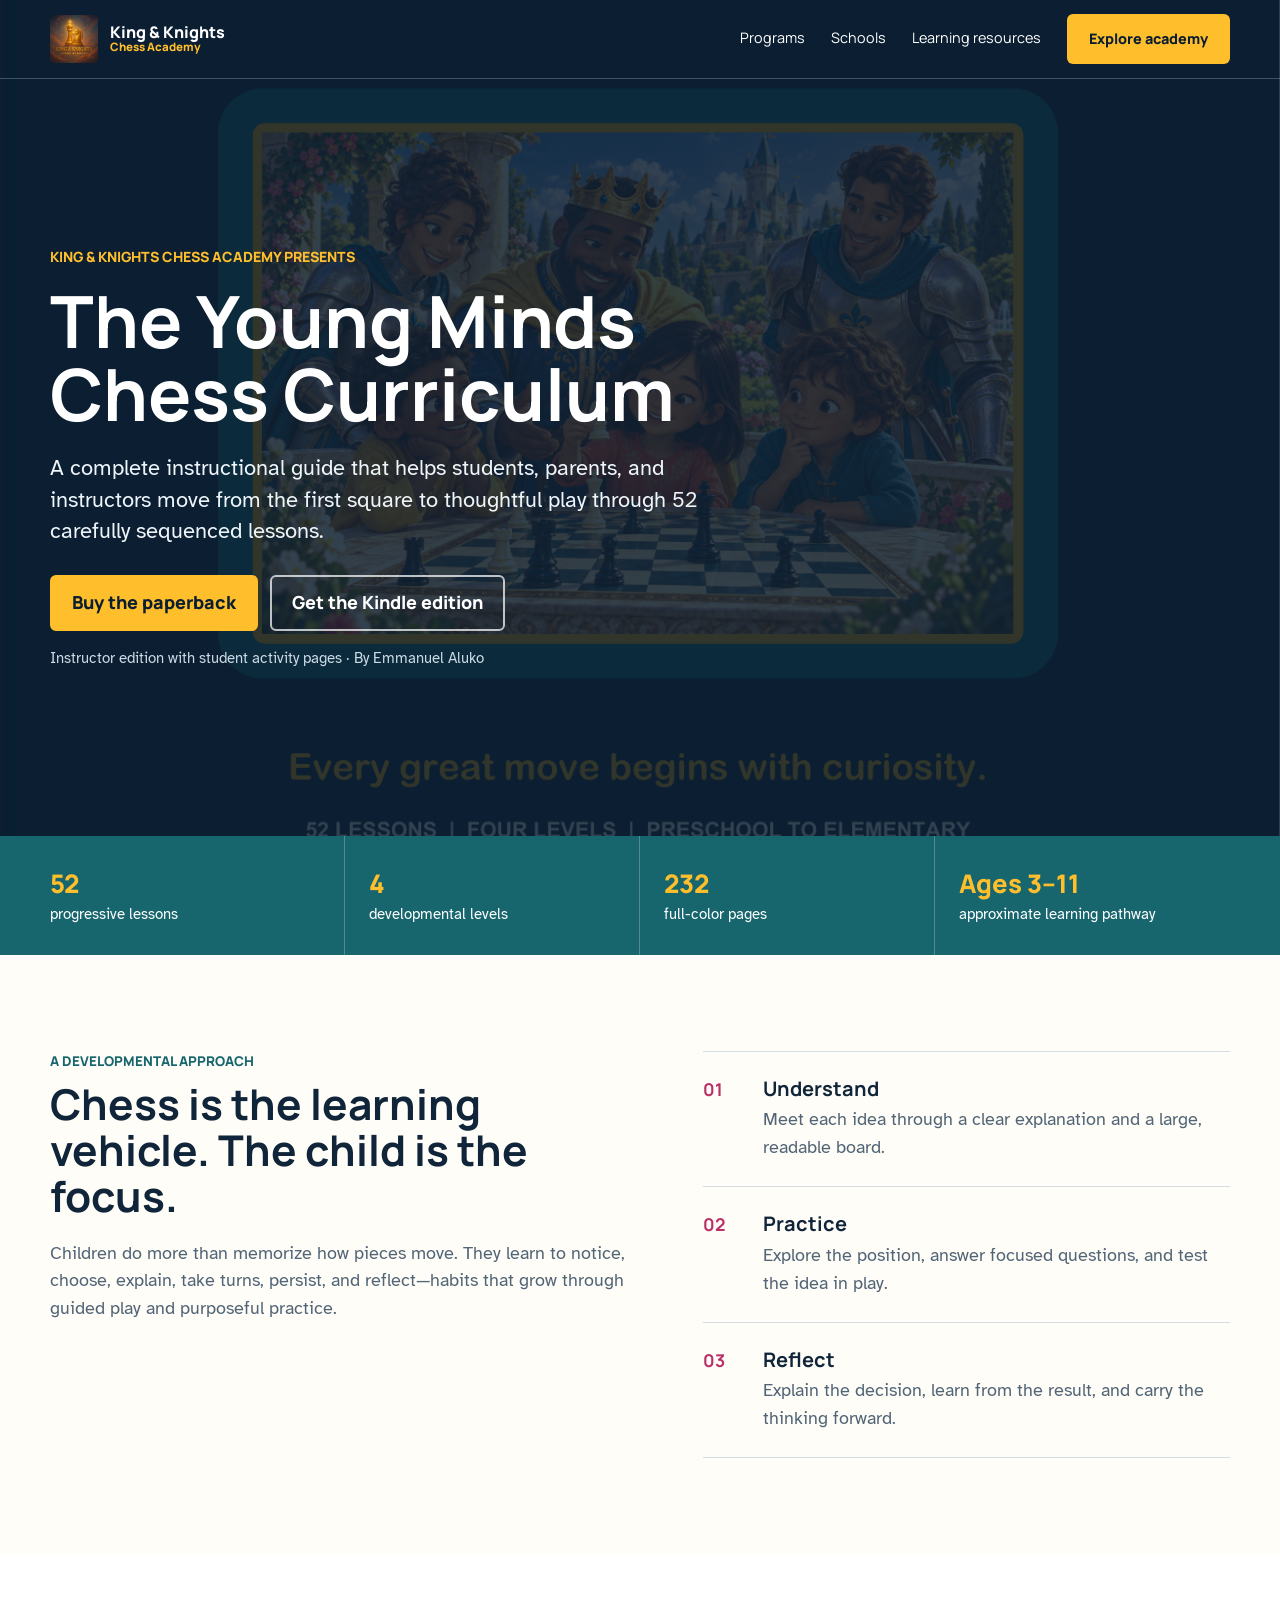
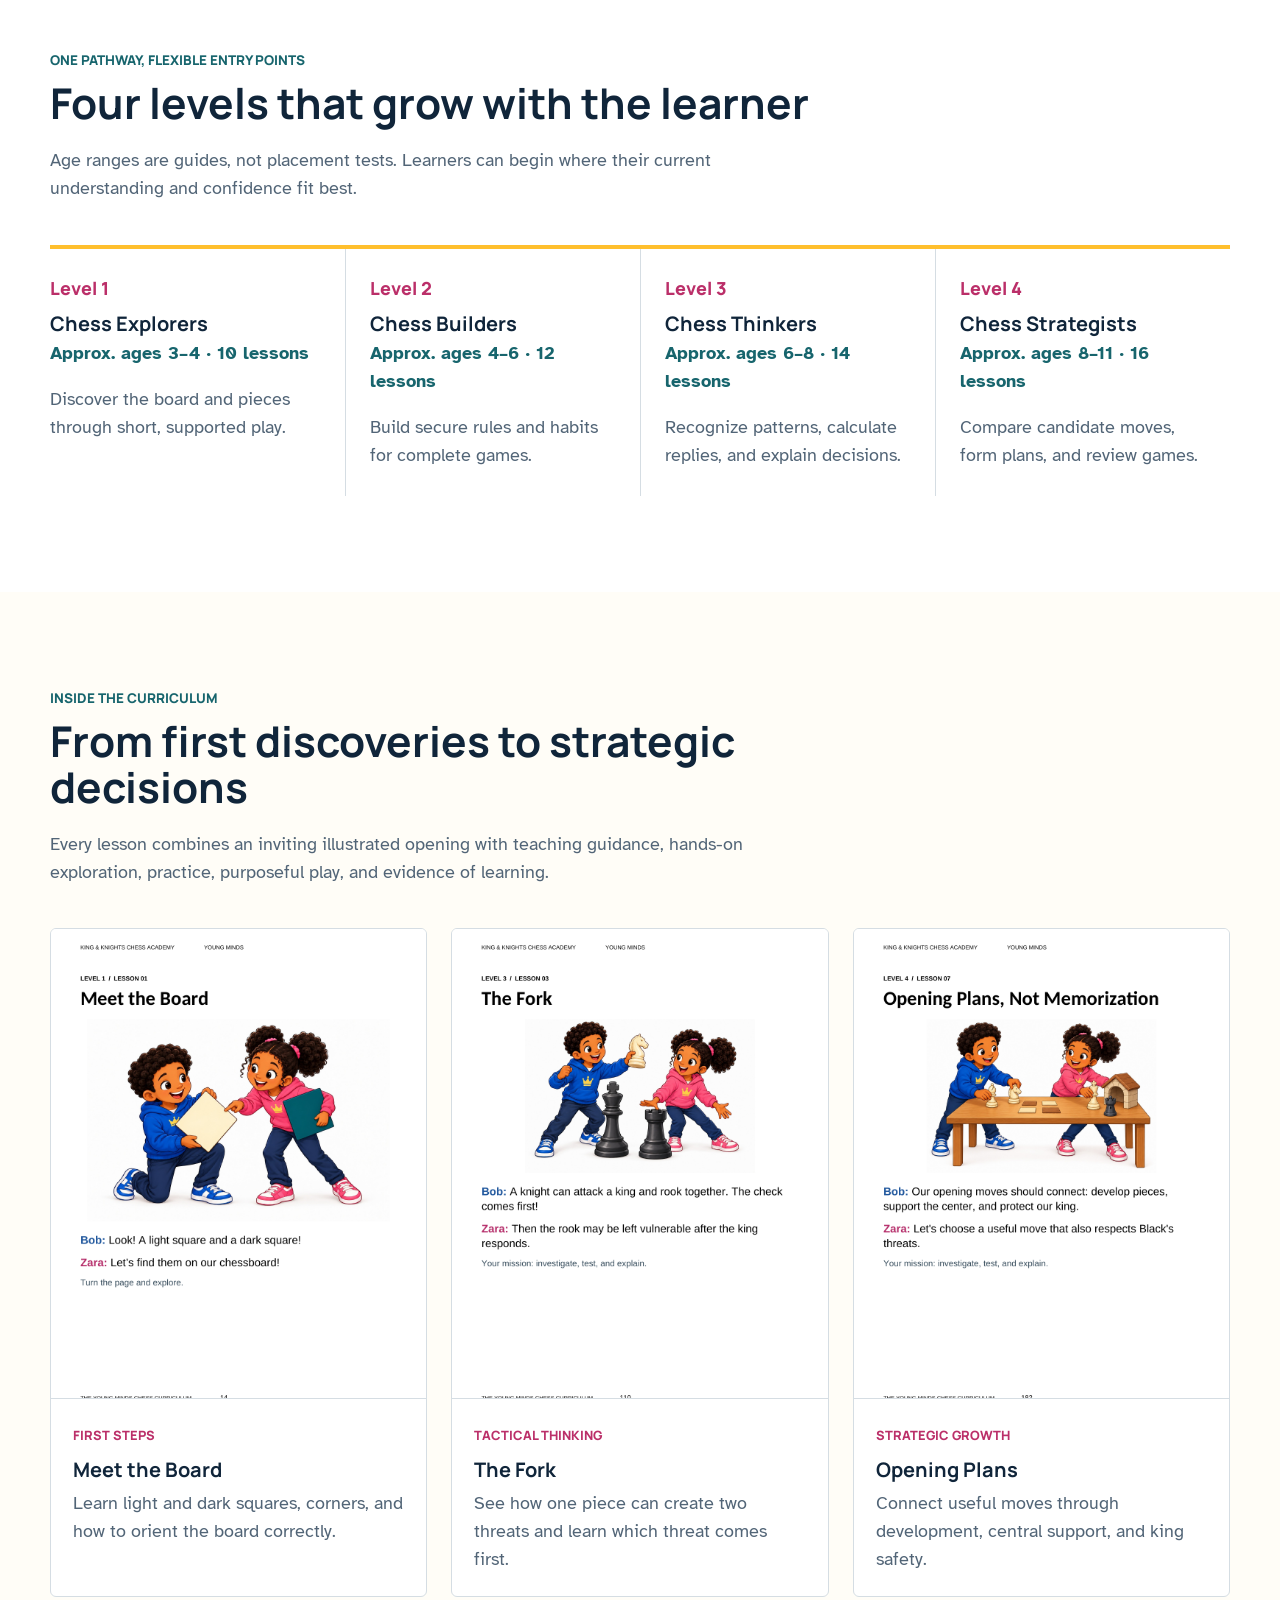
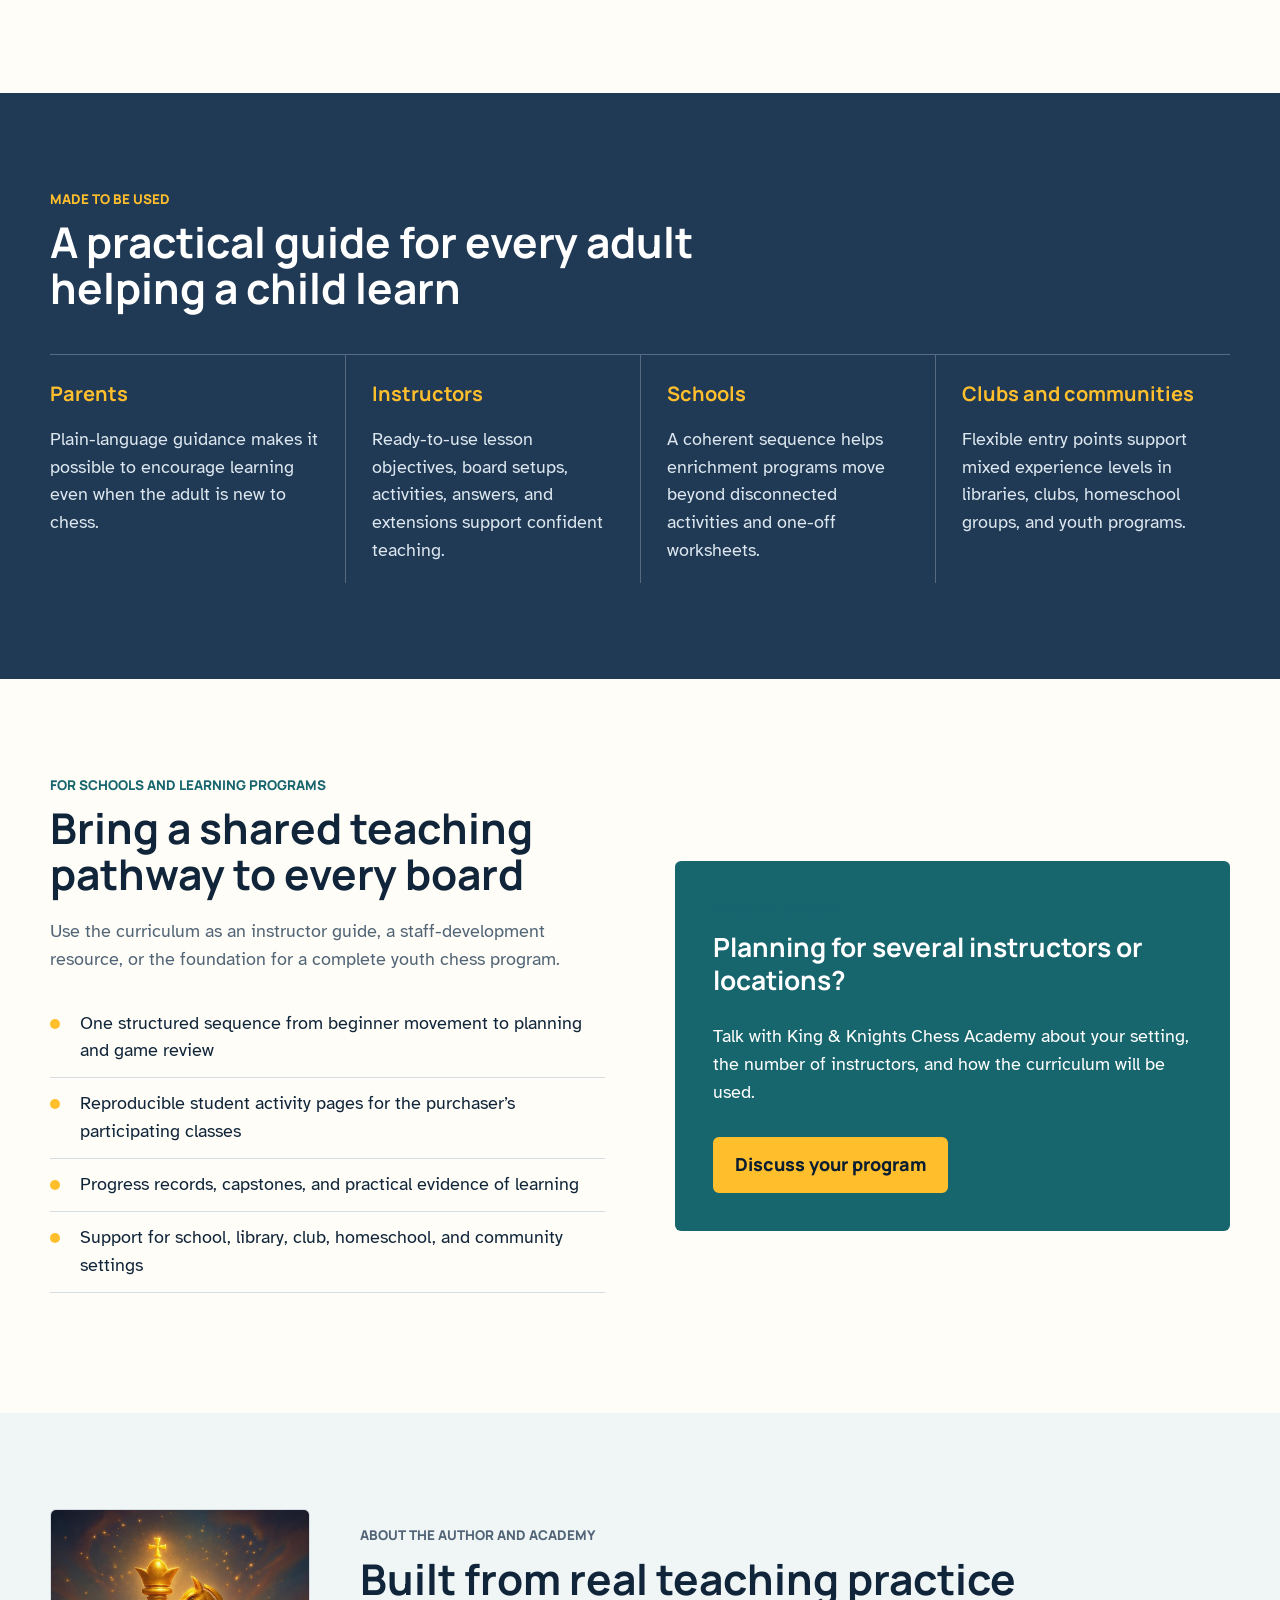
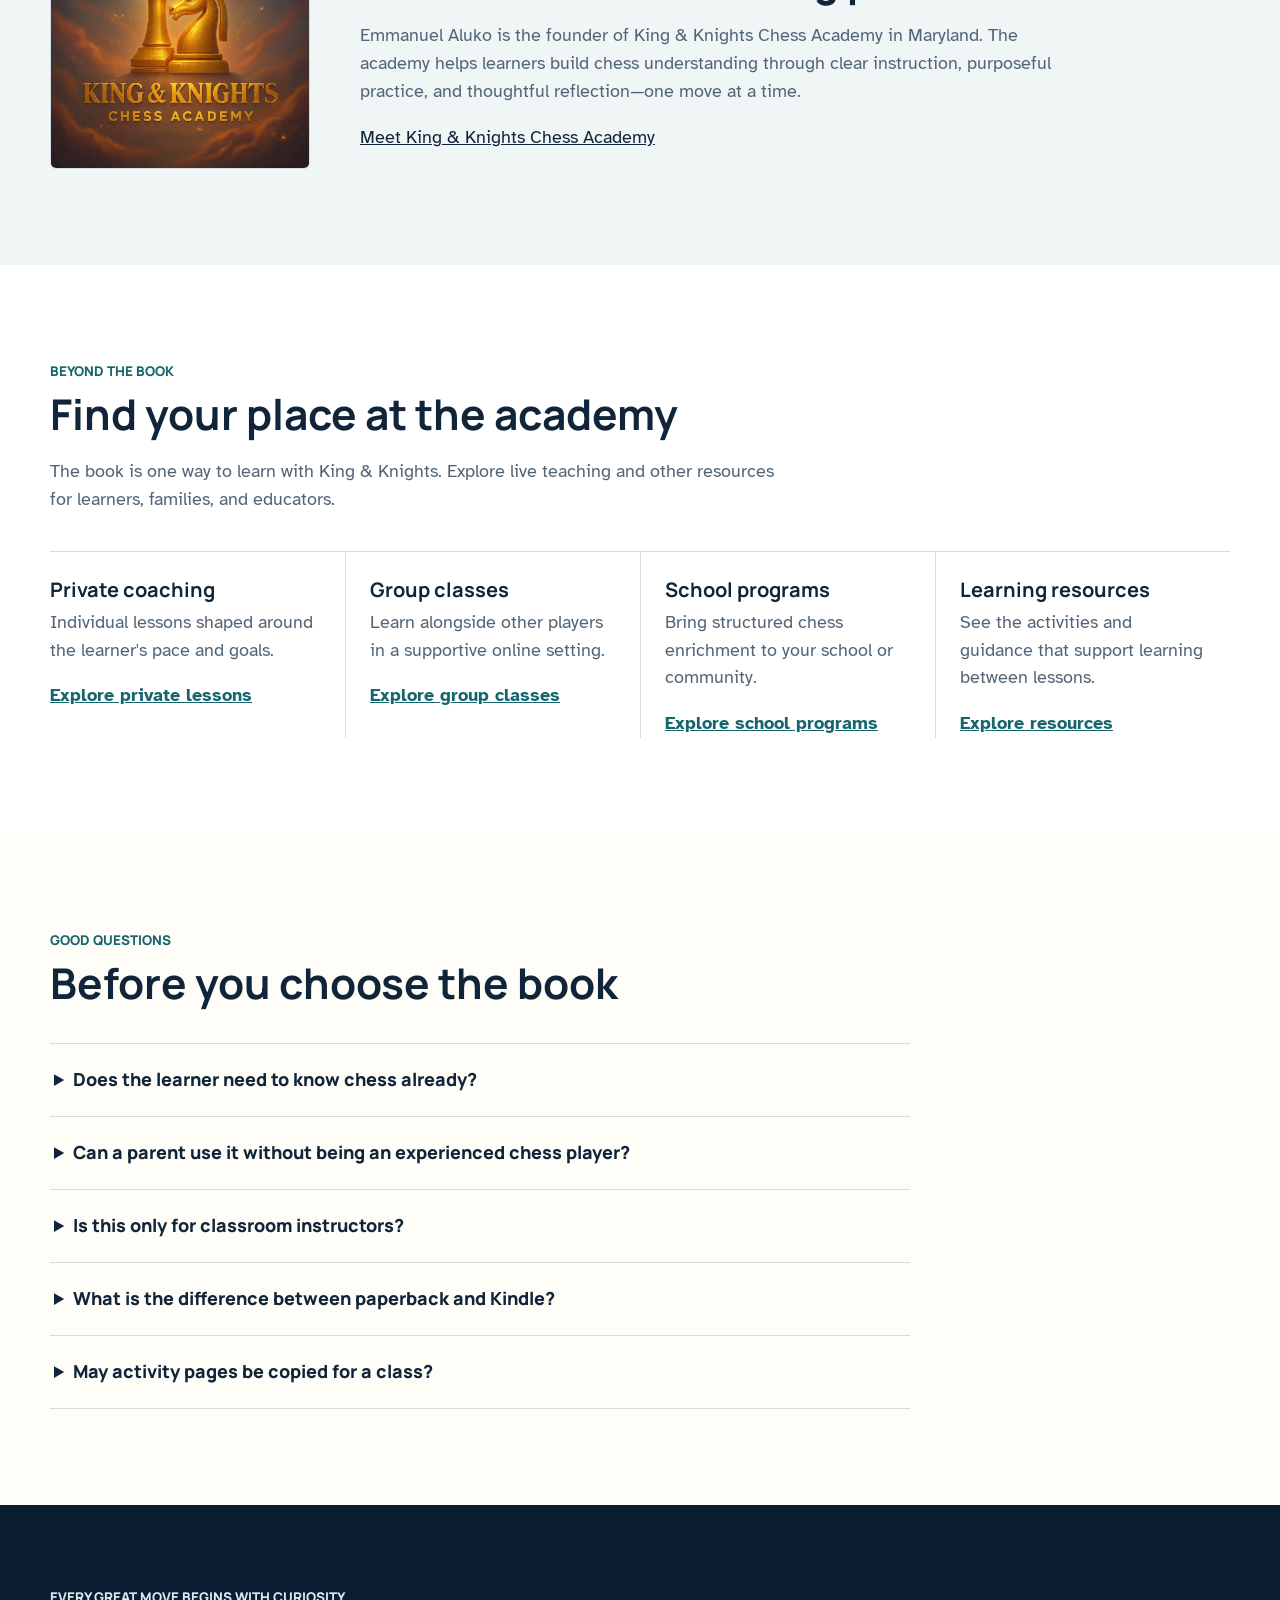
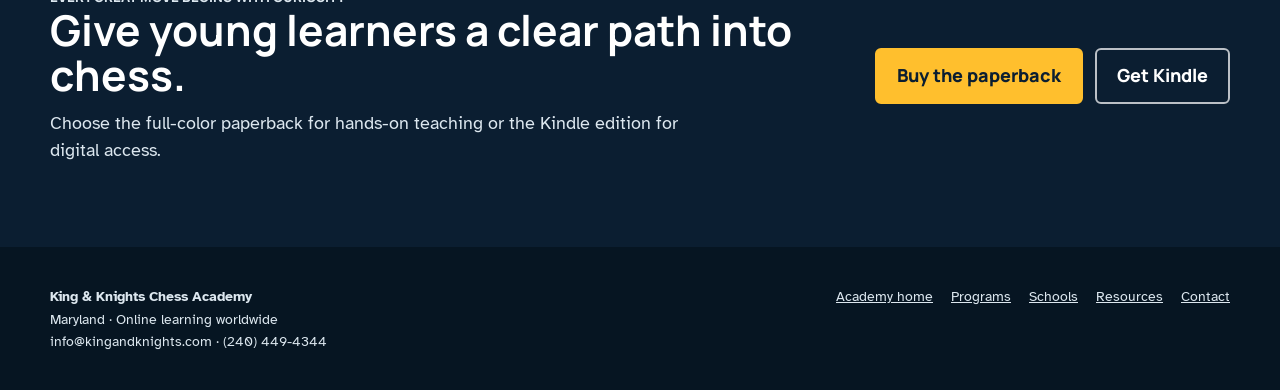
==== book/index.html @ 55573b55 "Add Young Minds book page and artwork" ====
<!doctype html>
<html lang="en">
<head>
  <meta charset="utf-8">
  <meta name="viewport" content="width=device-width, initial-scale=1">
  <title>The Young Minds Chess Curriculum | King & Knights Chess Academy</title>
  <meta name="description" content="A complete 52-lesson chess curriculum for students, parents, instructors, schools, clubs, and community programs.">
  <link rel="canonical" href="https://kingandknights.com/book/">
  <meta property="og:type" content="book">
  <meta property="og:title" content="The Young Minds Chess Curriculum | King &amp; Knights Chess Academy">
  <meta property="og:description" content="A complete 52-lesson chess curriculum for students, parents, and instructors, from King &amp; Knights Chess Academy.">
  <meta property="og:url" content="https://kingandknights.com/book/">
  <meta property="og:image" content="https://kingandknights.com/book/book-cover.png">
  <meta name="twitter:card" content="summary_large_image">
  <link rel="preconnect" href="https://fonts.googleapis.com">
  <link rel="preconnect" href="https://fonts.gstatic.com" crossorigin>
  <link href="https://fonts.googleapis.com/css2?family=Atkinson+Hyperlegible:wght@400;700&family=Manrope:wght@500;600;700;800&display=swap" rel="stylesheet">
  <link rel="icon" type="image/svg+xml" href="data:image/svg+xml,%3Csvg xmlns='http://www.w3.org/2000/svg' viewBox='0 0 64 64'%3E%3Crect width='64' height='64' rx='10' fill='%23203955'/%3E%3Cpath d='M20 51h29v-7H18l2 7Zm2-10h25l-4-9-10-4 7-10-3-7-14 9 5 7-8 14Z' fill='%23ffbf2d'/%3E%3C/svg%3E">
  <style>
    :root {
      --ink: #10253a;
      --navy: #203955;
      --navy-deep: #0b1e31;
      --teal: #21838c;
      --teal-dark: #17656d;
      --gold: #ffbf2d;
      --gold-deep: #d79200;
      --magenta: #bb2f69;
      --paper: #fffdf7;
      --white: #ffffff;
      --line: #d5dde3;
      --muted: #526577;
      --max: 1180px;
    }

    * { box-sizing: border-box; }
    html { max-width: 100%; overflow-x: hidden; scroll-behavior: smooth; }
    body {
      margin: 0;
      max-width: 100%;
      overflow-x: hidden;
      color: var(--ink);
      background: var(--paper);
      font-family: "Atkinson Hyperlegible", Arial, sans-serif;
      font-size: 18px;
      line-height: 1.55;
    }
    img { max-width: 100%; display: block; }
    a { color: inherit; }
    h1, h2, h3, .brand, .eyebrow, .button, .stat-value {
      font-family: "Manrope", "Segoe UI", sans-serif;
      letter-spacing: 0;
    }
    h1, h2, h3, p { margin-top: 0; }
    h2 {
      max-width: 780px;
      margin-bottom: 1.25rem;
      font-size: 2.65rem;
      line-height: 1.08;
    }
    h3 { font-size: 1.25rem; line-height: 1.25; }
    .shell { width: min(var(--max), calc(100% - 48px)); margin: 0 auto; }
    .skip-link {
      position: fixed;
      left: 16px;
      top: -80px;
      z-index: 100;
      padding: 10px 14px;
      color: var(--navy-deep);
      background: var(--gold);
      border-radius: 4px;
    }
    .skip-link:focus { top: 12px; }

    .site-header {
      position: absolute;
      inset: 0 0 auto;
      z-index: 10;
      color: var(--white);
      border-bottom: 1px solid rgba(255,255,255,.22);
    }
    .nav {
      min-height: 78px;
      display: flex;
      align-items: center;
      justify-content: space-between;
      gap: 24px;
    }
    .brand {
      display: inline-flex;
      align-items: center;
      gap: 12px;
      text-decoration: none;
      font-weight: 800;
      font-size: 1rem;
      line-height: 1.1;
    }
    .brand img { width: 48px; height: 48px; object-fit: cover; border-radius: 4px; }
    .brand span small { display: block; font-size: .72rem; color: var(--gold); }
    .nav-links { display: flex; align-items: center; gap: 26px; font-family: "Manrope", sans-serif; font-size: .9rem; }
    .nav-links a { text-decoration: none; border-bottom: 2px solid transparent; }
    .nav-links a:hover, .nav-links a:focus-visible { border-color: var(--gold); }

    .hero {
      min-height: 90vh;
      display: flex;
      align-items: flex-end;
      position: relative;
      overflow: hidden;
      color: var(--white);
      background: var(--navy-deep) url("book-cover.png") center 78% / cover no-repeat;
    }
    .hero::before {
      content: "";
      position: absolute;
      inset: 0;
      background: rgba(7, 25, 43, .82);
    }
    .hero-content {
      position: relative;
      z-index: 1;
      width: 100%;
      padding: 150px 0 70px;
    }
    .hero-copy { max-width: 790px; }
    .eyebrow {
      margin-bottom: 1rem;
      color: var(--gold);
      font-size: .88rem;
      font-weight: 800;
      text-transform: uppercase;
    }
    h1 {
      margin-bottom: 1.35rem;
      font-size: 4.5rem;
      line-height: 1.02;
      text-wrap: balance;
    }
    .hero-lede {
      max-width: 690px;
      margin-bottom: 1.8rem;
      color: #eef5fa;
      font-size: 1.35rem;
      line-height: 1.45;
    }
    .actions { display: flex; flex-wrap: wrap; gap: 12px; }
    .button {
      display: inline-flex;
      min-height: 50px;
      align-items: center;
      justify-content: center;
      padding: 12px 20px;
      border: 2px solid var(--gold);
      border-radius: 6px;
      background: var(--gold);
      color: var(--navy-deep);
      font-weight: 800;
      text-decoration: none;
    }
    .button:hover, .button:focus-visible { background: #ffd46c; border-color: #ffd46c; }
    .button.secondary { color: var(--white); background: transparent; border-color: rgba(255,255,255,.72); }
    .button.secondary:hover, .button.secondary:focus-visible { color: var(--navy-deep); background: var(--white); border-color: var(--white); }
    .hero-note { margin: 16px 0 0; color: #ccdae5; font-size: .92rem; }

    .stats { color: var(--white); background: var(--teal-dark); }
    .stat-grid { display: grid; grid-template-columns: repeat(4, 1fr); }
    .stat { padding: 28px 24px; border-right: 1px solid rgba(255,255,255,.25); }
    .stat:first-child { padding-left: 0; }
    .stat:last-child { border-right: 0; }
    .stat-value { display: block; color: var(--gold); font-size: 1.6rem; font-weight: 800; }
    .stat-label { display: block; font-size: .95rem; }

    section { padding: 96px 0; }
    .section-intro { max-width: 730px; color: var(--muted); font-size: 1.12rem; }
    .kicker { margin-bottom: .65rem; color: var(--teal-dark); font-family: "Manrope", sans-serif; font-size: .84rem; font-weight: 800; text-transform: uppercase; }

    .approach-grid {
      display: grid;
      grid-template-columns: 1.05fr .95fr;
      gap: 70px;
      align-items: start;
    }
    .principles { border-top: 1px solid var(--line); }
    .principle { display: grid; grid-template-columns: 42px 1fr; gap: 18px; padding: 24px 0; border-bottom: 1px solid var(--line); }
    .principle b { color: var(--magenta); font-family: "Manrope", sans-serif; font-size: 1.1rem; }
    .principle h3 { margin-bottom: .35rem; }
    .principle p { margin-bottom: 0; color: var(--muted); }

    .levels { background: var(--white); }
    .level-grid { display: grid; grid-template-columns: repeat(4, 1fr); margin-top: 42px; border-top: 4px solid var(--gold); }
    .level { padding: 26px 24px 8px 0; }
    .level + .level { padding-left: 24px; border-left: 1px solid var(--line); }
    .level-number { color: var(--magenta); font-family: "Manrope", sans-serif; font-weight: 800; }
    .level h3 { margin: .5rem 0 .25rem; }
    .level-age { color: var(--teal-dark); font-weight: 700; }
    .level p:last-child { color: var(--muted); }

    .preview-grid { display: grid; grid-template-columns: repeat(3, 1fr); gap: 24px; margin-top: 42px; }
    .preview-card, .level, .audience-item, .school-grid > *, .about-grid > * { min-width: 0; }
    .preview-card { overflow: hidden; background: var(--white); border: 1px solid var(--line); border-radius: 6px; }
    .preview-card img { width: 100%; aspect-ratio: 4 / 5; object-fit: cover; object-position: top; border-bottom: 1px solid var(--line); }
    .preview-body { padding: 22px; }
    .preview-body span { color: var(--magenta); font-family: "Manrope", sans-serif; font-size: .8rem; font-weight: 800; text-transform: uppercase; }
    .preview-body h3 { margin: .55rem 0 .5rem; }
    .preview-body p { margin-bottom: 0; color: var(--muted); }

    .audience { color: var(--white); background: var(--navy); }
    .audience h2 { color: var(--white); }
    .audience .kicker { color: var(--gold); }
    .audience-grid { display: grid; grid-template-columns: repeat(4, 1fr); gap: 0; margin-top: 42px; border-top: 1px solid rgba(255,255,255,.25); }
    .audience-item { padding: 26px 26px 0 0; }
    .audience-item + .audience-item { padding-left: 26px; border-left: 1px solid rgba(255,255,255,.25); }
    .audience-item h3 { color: var(--gold); }
    .audience-item p { color: #dce7ef; }

    .school-grid { display: grid; grid-template-columns: 1fr 1fr; gap: 70px; align-items: center; }
    .school-points { padding: 0; margin: 24px 0; list-style: none; }
    .school-points li { position: relative; padding: 12px 0 12px 30px; border-bottom: 1px solid var(--line); }
    .school-points li::before { content: ""; position: absolute; left: 0; top: 21px; width: 10px; height: 10px; background: var(--gold); border-radius: 50%; }
    .school-panel { padding: 38px; color: var(--white); background: var(--teal-dark); border-radius: 6px; }
    .school-panel h3 { font-size: 1.65rem; }
    .school-panel .button { margin-top: 12px; }

    .about { background: #f0f5f6; }
    .about-grid { display: grid; grid-template-columns: 260px 1fr; gap: 50px; align-items: center; }
    .about-mark { width: 100%; border-radius: 6px; border: 1px solid var(--line); }
    .about-copy p { max-width: 720px; color: var(--muted); }

    .academy-pathways { background: var(--white); }
    .pathway-grid { display: grid; grid-template-columns: repeat(4, 1fr); margin-top: 38px; border-top: 1px solid var(--line); }
    .pathway { min-width: 0; padding: 25px 24px 0 0; }
    .pathway + .pathway { padding-left: 24px; border-left: 1px solid var(--line); }
    .pathway h3 { margin-bottom: .4rem; }
    .pathway p { color: var(--muted); }
    .pathway a { color: var(--teal-dark); font-weight: 700; }

    .faq-list { max-width: 860px; margin-top: 36px; border-top: 1px solid var(--line); }
    details { border-bottom: 1px solid var(--line); }
    summary { cursor: pointer; padding: 22px 4px; font-family: "Manrope", sans-serif; font-weight: 800; }
    details p { padding: 0 4px 22px; margin: 0; color: var(--muted); }

    .final-cta { padding: 82px 0; color: var(--white); background: var(--navy-deep); }
    .final-cta-inner { display: flex; align-items: center; justify-content: space-between; gap: 40px; }
    .final-cta h2 { margin-bottom: .65rem; color: var(--white); }
    .final-cta p { max-width: 680px; margin-bottom: 0; color: #dce7ef; }

    footer { padding: 38px 0; color: #dce7ef; background: #061522; font-size: .9rem; }
    .footer-grid { display: flex; align-items: flex-start; justify-content: space-between; gap: 28px; }
    .footer-links { display: flex; flex-wrap: wrap; gap: 18px; }
    .footer-links a:hover, .footer-links a:focus-visible { color: var(--gold); }

    :focus-visible { outline: 3px solid var(--gold); outline-offset: 3px; }

    @media (max-width: 900px) {
      h1 { font-size: 3.5rem; }
      h2 { font-size: 2.2rem; }
      .nav-links a:not(.button) { display: none; }
      .stat-grid, .level-grid, .audience-grid, .pathway-grid { grid-template-columns: repeat(2, 1fr); }
      .stat:nth-child(2) { border-right: 0; }
      .stat:nth-child(-n+2) { border-bottom: 1px solid rgba(255,255,255,.25); }
      .stat:nth-child(3) { padding-left: 0; }
      .level:nth-child(3), .audience-item:nth-child(3) { border-left: 0; padding-left: 0; }
      .pathway:nth-child(3) { border-left: 0; padding-left: 0; }
      .level:nth-child(n+3), .audience-item:nth-child(n+3), .pathway:nth-child(n+3) { margin-top: 28px; border-top: 1px solid var(--line); }
      .approach-grid, .school-grid { grid-template-columns: 1fr; gap: 44px; }
      .preview-grid { grid-template-columns: 1fr 1fr; }
      .about-grid { grid-template-columns: 190px 1fr; }
      .final-cta-inner { align-items: flex-start; flex-direction: column; }
    }

    @media (max-width: 620px) {
      body { font-size: 17px; }
      .shell { width: min(var(--max), calc(100% - 32px)); }
      .nav { min-height: 68px; }
      .brand img { width: 40px; height: 40px; }
      .brand span { font-size: .82rem; }
      .nav-links .button { min-height: 42px; padding: 9px 12px; font-size: .78rem; }
      .hero { min-height: 86vh; background-position: 56% 76%; }
      .hero-content { padding: 120px 0 54px; }
      h1 { font-size: 2.75rem; }
      h2 { font-size: 1.9rem; }
      .hero-lede { font-size: 1.12rem; }
      .actions { flex-direction: column; align-items: stretch; }
      .button { width: 100%; }
      section { padding: 70px 0; }
      .stat-grid, .level-grid, .preview-grid, .audience-grid, .pathway-grid { grid-template-columns: 1fr; }
      .stat { padding: 20px 0; border-right: 0; border-bottom: 1px solid rgba(255,255,255,.25); }
      .stat:last-child { border-bottom: 0; }
      .level, .level + .level, .level:nth-child(3) { padding: 24px 0; border-left: 0; border-top: 1px solid var(--line); }
      .level:first-child { border-top: 0; }
      .audience-item, .audience-item + .audience-item, .audience-item:nth-child(3) { padding: 24px 0 0; border-left: 0; border-top: 1px solid rgba(255,255,255,.25); }
      .pathway, .pathway + .pathway, .pathway:nth-child(3) { padding: 24px 0 0; margin-top: 0; border-left: 0; border-top: 1px solid var(--line); }
      .about-grid { grid-template-columns: 1fr; }
      .about-mark { max-width: 220px; }
      .footer-grid { flex-direction: column; }
    }
  </style>
</head>
<body>
  <a class="skip-link" href="#main">Skip to main content</a>

  <header class="site-header">
    <div class="shell nav">
      <a class="brand" href="../index.html" aria-label="King and Knights Chess Academy home">
        <img src="academy-mark.jpeg" alt="">
        <span>King &amp; Knights<small>Chess Academy</small></span>
      </a>
      <nav class="nav-links" aria-label="Academy navigation">
        <a href="../services.html">Programs</a>
        <a href="../schools.html">Schools</a>
        <a href="../resources.html">Learning resources</a>
        <a class="button" href="../index.html">Explore academy</a>
      </nav>
    </div>
  </header>

  <main id="main">
    <section class="hero" aria-labelledby="book-title">
      <div class="hero-content">
        <div class="shell">
          <div class="hero-copy">
            <p class="eyebrow">King &amp; Knights Chess Academy presents</p>
            <h1 id="book-title">The Young Minds Chess Curriculum</h1>
            <p class="hero-lede">A complete instructional guide that helps students, parents, and instructors move from the first square to thoughtful play through 52 carefully sequenced lessons.</p>
            <div class="actions">
              <a class="button" href="https://www.amazon.com/dp/B0HLCN6H6H">Buy the paperback</a>
              <a class="button secondary" href="https://www.amazon.com/dp/B0HLCXMXDH">Get the Kindle edition</a>
            </div>
            <p class="hero-note">Instructor edition with student activity pages · By Emmanuel Aluko</p>
          </div>
        </div>
      </div>
    </section>

    <div class="stats" aria-label="Book highlights">
      <div class="shell stat-grid">
        <div class="stat"><span class="stat-value">52</span><span class="stat-label">progressive lessons</span></div>
        <div class="stat"><span class="stat-value">4</span><span class="stat-label">developmental levels</span></div>
        <div class="stat"><span class="stat-value">232</span><span class="stat-label">full-color pages</span></div>
        <div class="stat"><span class="stat-value">Ages 3–11</span><span class="stat-label">approximate learning pathway</span></div>
      </div>
    </div>

    <section aria-labelledby="approach-title">
      <div class="shell approach-grid">
        <div>
          <p class="kicker">A developmental approach</p>
          <h2 id="approach-title">Chess is the learning vehicle. The child is the focus.</h2>
          <p class="section-intro">Children do more than memorize how pieces move. They learn to notice, choose, explain, take turns, persist, and reflect—habits that grow through guided play and purposeful practice.</p>
        </div>
        <div class="principles">
          <div class="principle"><b>01</b><div><h3>Understand</h3><p>Meet each idea through a clear explanation and a large, readable board.</p></div></div>
          <div class="principle"><b>02</b><div><h3>Practice</h3><p>Explore the position, answer focused questions, and test the idea in play.</p></div></div>
          <div class="principle"><b>03</b><div><h3>Reflect</h3><p>Explain the decision, learn from the result, and carry the thinking forward.</p></div></div>
        </div>
      </div>
    </section>

    <section class="levels" aria-labelledby="levels-title">
      <div class="shell">
        <p class="kicker">One pathway, flexible entry points</p>
        <h2 id="levels-title">Four levels that grow with the learner</h2>
        <p class="section-intro">Age ranges are guides, not placement tests. Learners can begin where their current understanding and confidence fit best.</p>
        <div class="level-grid">
          <article class="level"><span class="level-number">Level 1</span><h3>Chess Explorers</h3><p class="level-age">Approx. ages 3–4 · 10 lessons</p><p>Discover the board and pieces through short, supported play.</p></article>
          <article class="level"><span class="level-number">Level 2</span><h3>Chess Builders</h3><p class="level-age">Approx. ages 4–6 · 12 lessons</p><p>Build secure rules and habits for complete games.</p></article>
          <article class="level"><span class="level-number">Level 3</span><h3>Chess Thinkers</h3><p class="level-age">Approx. ages 6–8 · 14 lessons</p><p>Recognize patterns, calculate replies, and explain decisions.</p></article>
          <article class="level"><span class="level-number">Level 4</span><h3>Chess Strategists</h3><p class="level-age">Approx. ages 8–11 · 16 lessons</p><p>Compare candidate moves, form plans, and review games.</p></article>
        </div>
      </div>
    </section>

    <section id="inside" aria-labelledby="inside-title">
      <div class="shell">
        <p class="kicker">Inside the curriculum</p>
        <h2 id="inside-title">From first discoveries to strategic decisions</h2>
        <p class="section-intro">Every lesson combines an inviting illustrated opening with teaching guidance, hands-on exploration, practice, purposeful play, and evidence of learning.</p>
        <div class="preview-grid">
          <article class="preview-card"><img src="lesson-meet-the-board.png" alt="Illustrated opening for the Meet the Board lesson"><div class="preview-body"><span>First steps</span><h3>Meet the Board</h3><p>Learn light and dark squares, corners, and how to orient the board correctly.</p></div></article>
          <article class="preview-card"><img src="lesson-the-fork.png" alt="Illustrated opening for the chess fork lesson"><div class="preview-body"><span>Tactical thinking</span><h3>The Fork</h3><p>See how one piece can create two threats and learn which threat comes first.</p></div></article>
          <article class="preview-card"><img src="lesson-opening-plans.png" alt="Illustrated opening for the Opening Plans lesson"><div class="preview-body"><span>Strategic growth</span><h3>Opening Plans</h3><p>Connect useful moves through development, central support, and king safety.</p></div></article>
        </div>
      </div>
    </section>

    <section class="audience" aria-labelledby="audience-title">
      <div class="shell">
        <p class="kicker">Made to be used</p>
        <h2 id="audience-title">A practical guide for every adult helping a child learn</h2>
        <div class="audience-grid">
          <article class="audience-item"><h3>Parents</h3><p>Plain-language guidance makes it possible to encourage learning even when the adult is new to chess.</p></article>
          <article class="audience-item"><h3>Instructors</h3><p>Ready-to-use lesson objectives, board setups, activities, answers, and extensions support confident teaching.</p></article>
          <article class="audience-item"><h3>Schools</h3><p>A coherent sequence helps enrichment programs move beyond disconnected activities and one-off worksheets.</p></article>
          <article class="audience-item"><h3>Clubs and communities</h3><p>Flexible entry points support mixed experience levels in libraries, clubs, homeschool groups, and youth programs.</p></article>
        </div>
      </div>
    </section>

    <section id="schools" aria-labelledby="schools-title">
      <div class="shell school-grid">
        <div>
          <p class="kicker">For schools and learning programs</p>
          <h2 id="schools-title">Bring a shared teaching pathway to every board</h2>
          <p class="section-intro">Use the curriculum as an instructor guide, a staff-development resource, or the foundation for a complete youth chess program.</p>
          <ul class="school-points">
            <li>One structured sequence from beginner movement to planning and game review</li>
            <li>Reproducible student activity pages for the purchaser’s participating classes</li>
            <li>Progress records, capstones, and practical evidence of learning</li>
            <li>Support for school, library, club, homeschool, and community settings</li>
          </ul>
        </div>
        <aside class="school-panel" aria-label="School and group orders">
          <p class="kicker">Program orders</p>
          <h3>Planning for several instructors or locations?</h3>
          <p>Talk with King &amp; Knights Chess Academy about your setting, the number of instructors, and how the curriculum will be used.</p>
          <a class="button" href="../contact.html">Discuss your program</a>
        </aside>
      </div>
    </section>

    <section class="about" aria-labelledby="about-title">
      <div class="shell about-grid">
        <img class="about-mark" src="academy-mark.jpeg" alt="King and Knights Chess Academy gold king and knight mark">
        <div class="about-copy">
          <p class="kicker">About the author and academy</p>
          <h2 id="about-title">Built from real teaching practice</h2>
          <p>Emmanuel Aluko is the founder of King &amp; Knights Chess Academy in Maryland. The academy helps learners build chess understanding through clear instruction, purposeful practice, and thoughtful reflection—one move at a time.</p>
          <a href="../about.html">Meet King &amp; Knights Chess Academy</a>
        </div>
      </div>
    </section>

    <section class="academy-pathways" aria-labelledby="pathways-title">
      <div class="shell">
        <p class="kicker">Beyond the book</p>
        <h2 id="pathways-title">Find your place at the academy</h2>
        <p class="section-intro">The book is one way to learn with King &amp; Knights. Explore live teaching and other resources for learners, families, and educators.</p>
        <div class="pathway-grid">
          <div class="pathway"><h3>Private coaching</h3><p>Individual lessons shaped around the learner's pace and goals.</p><a href="../services.html#private">Explore private lessons</a></div>
          <div class="pathway"><h3>Group classes</h3><p>Learn alongside other players in a supportive online setting.</p><a href="../services.html#groups">Explore group classes</a></div>
          <div class="pathway"><h3>School programs</h3><p>Bring structured chess enrichment to your school or community.</p><a href="../schools.html">Explore school programs</a></div>
          <div class="pathway"><h3>Learning resources</h3><p>See the activities and guidance that support learning between lessons.</p><a href="../resources.html">Explore resources</a></div>
        </div>
      </div>
    </section>

    <section aria-labelledby="faq-title">
      <div class="shell">
        <p class="kicker">Good questions</p>
        <h2 id="faq-title">Before you choose the book</h2>
        <div class="faq-list">
          <details><summary>Does the learner need to know chess already?</summary><p>No. The curriculum begins with the board and pieces, then develops rules, tactics, planning, and reflection step by step.</p></details>
          <details><summary>Can a parent use it without being an experienced chess player?</summary><p>Yes. Explanations, answers, setups, and teaching notes are written to help adults guide learning clearly. A real board and pieces are recommended for practice.</p></details>
          <details><summary>Is this only for classroom instructors?</summary><p>No. It is designed for instructors, parents, schools, chess clubs, homeschool groups, libraries, and community programs.</p></details>
          <details><summary>What is the difference between paperback and Kindle?</summary><p>The paperback is the full-color instructor edition with physical activity pages. The Kindle edition offers the same curriculum in a reflowable digital format for compatible devices and apps.</p></details>
          <details><summary>May activity pages be copied for a class?</summary><p>The original purchaser may reproduce the specifically designated activity pages for students directly participating in that purchaser’s classes at one physical location. The full license appears inside the book.</p></details>
        </div>
      </div>
    </section>

    <section class="final-cta" aria-labelledby="final-title">
      <div class="shell final-cta-inner">
        <div>
          <p class="kicker">Every great move begins with curiosity</p>
          <h2 id="final-title">Give young learners a clear path into chess.</h2>
          <p>Choose the full-color paperback for hands-on teaching or the Kindle edition for digital access.</p>
        </div>
        <div class="actions">
          <a class="button" href="https://www.amazon.com/dp/B0HLCN6H6H">Buy the paperback</a>
          <a class="button secondary" href="https://www.amazon.com/dp/B0HLCXMXDH">Get Kindle</a>
        </div>
      </div>
    </section>
  </main>

  <footer>
    <div class="shell footer-grid">
      <div><strong>King &amp; Knights Chess Academy</strong><br>Maryland · Online learning worldwide<br>info@kingandknights.com · (240) 449-4344</div>
      <div class="footer-links"><a href="../index.html">Academy home</a><a href="../services.html">Programs</a><a href="../schools.html">Schools</a><a href="../resources.html">Resources</a><a href="../contact.html">Contact</a></div>
    </div>
  </footer>
</body>
</html>
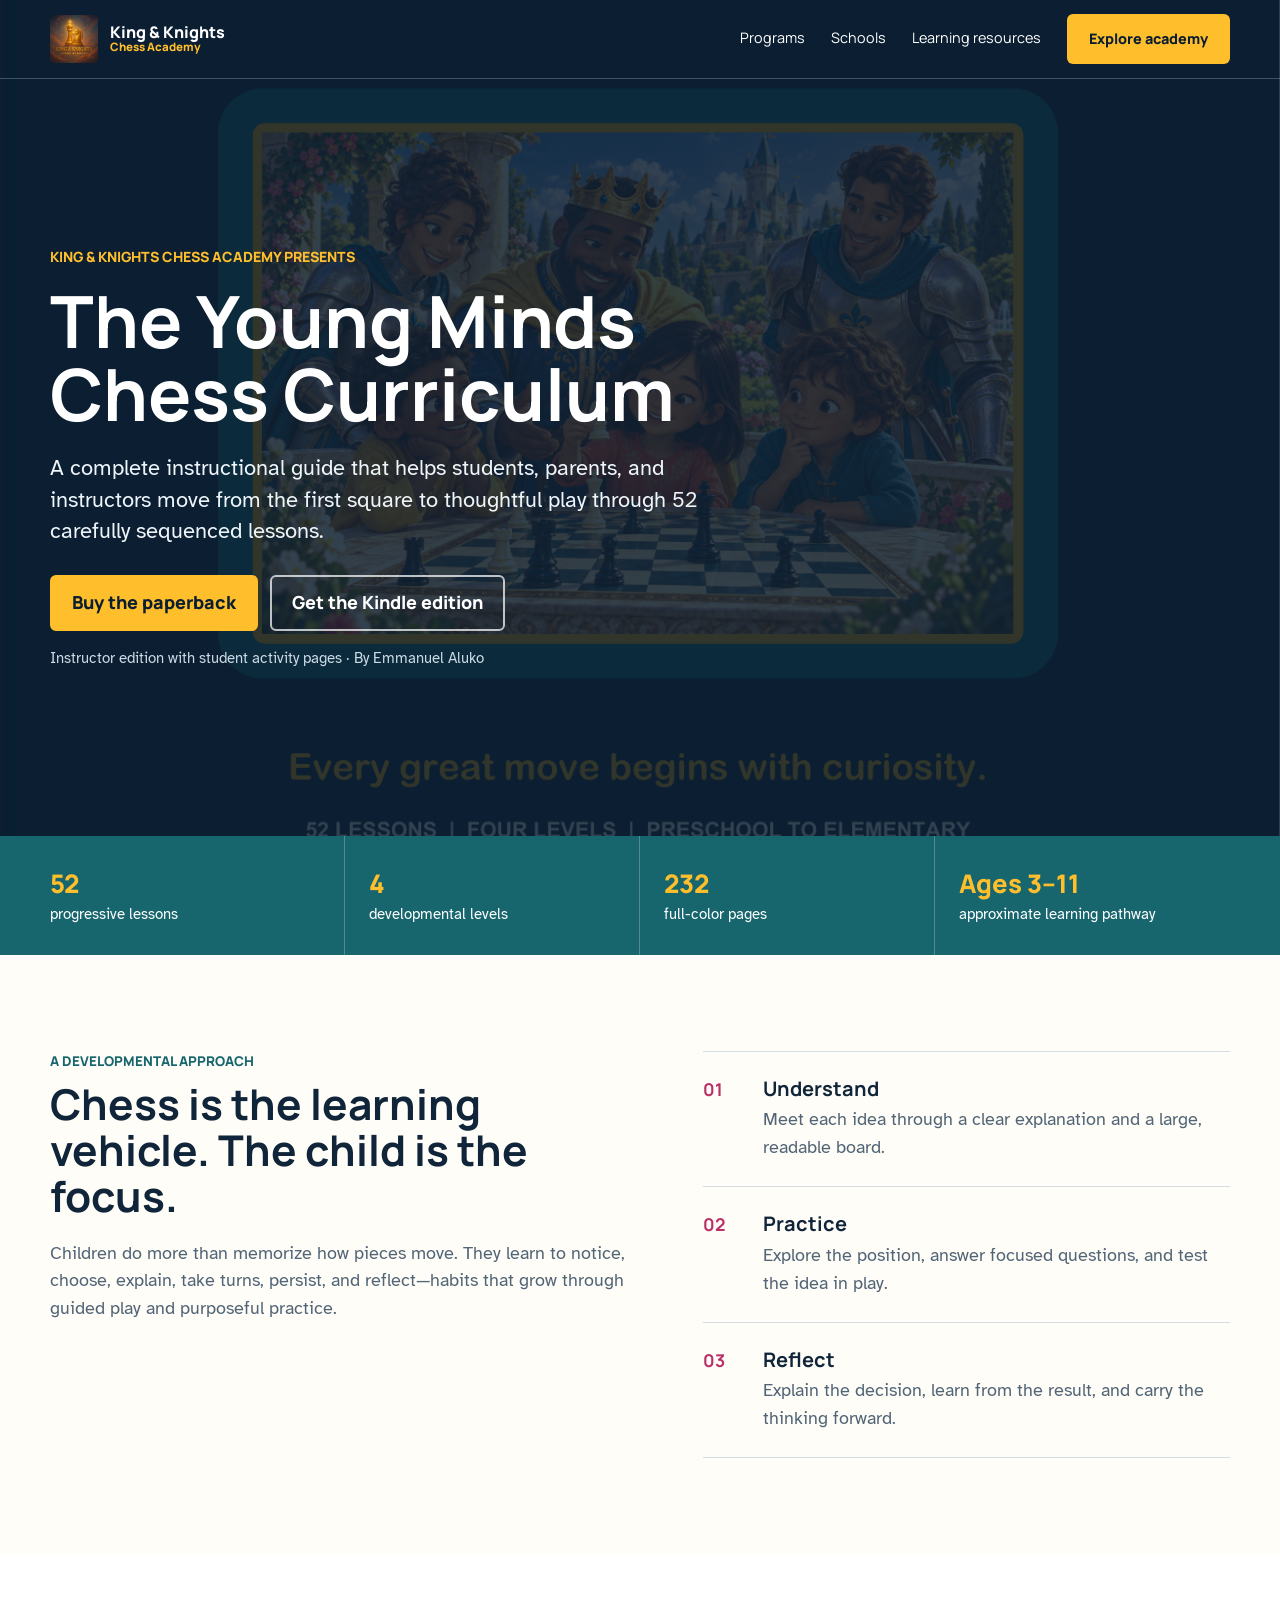
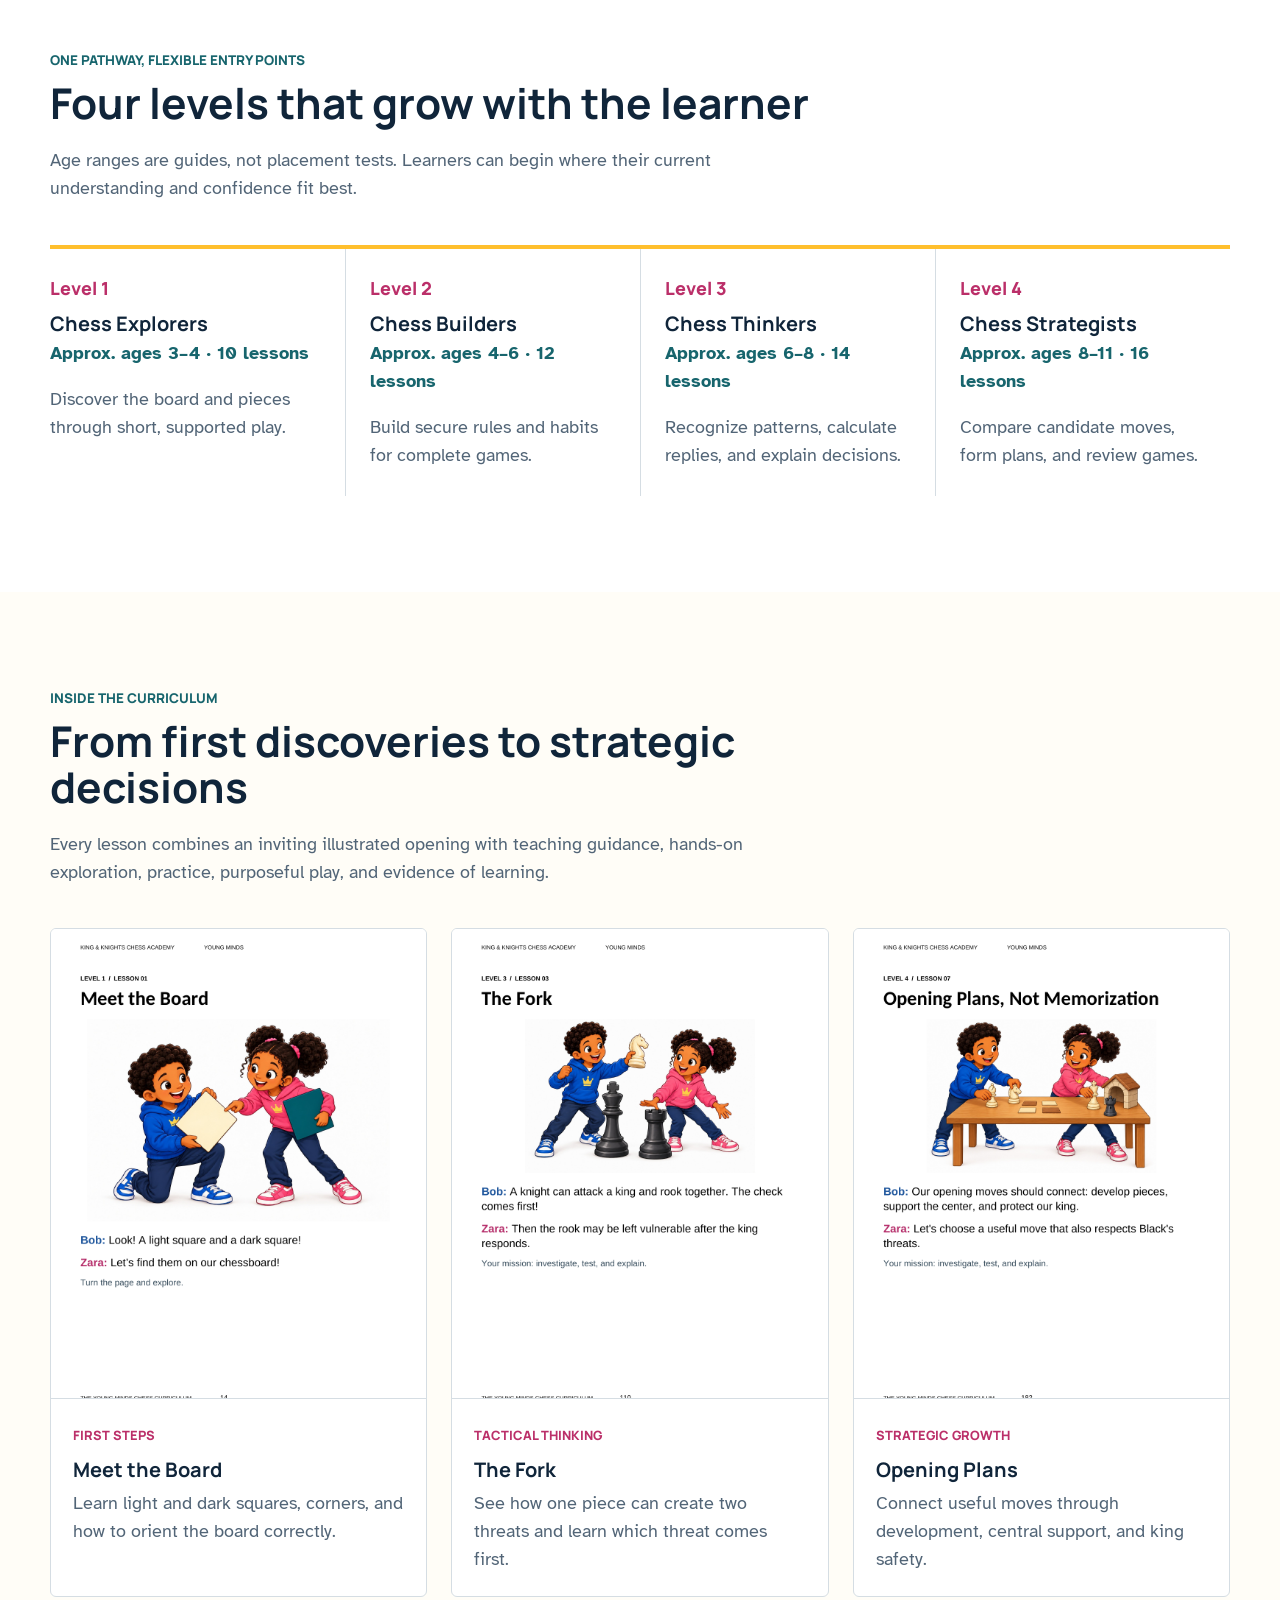
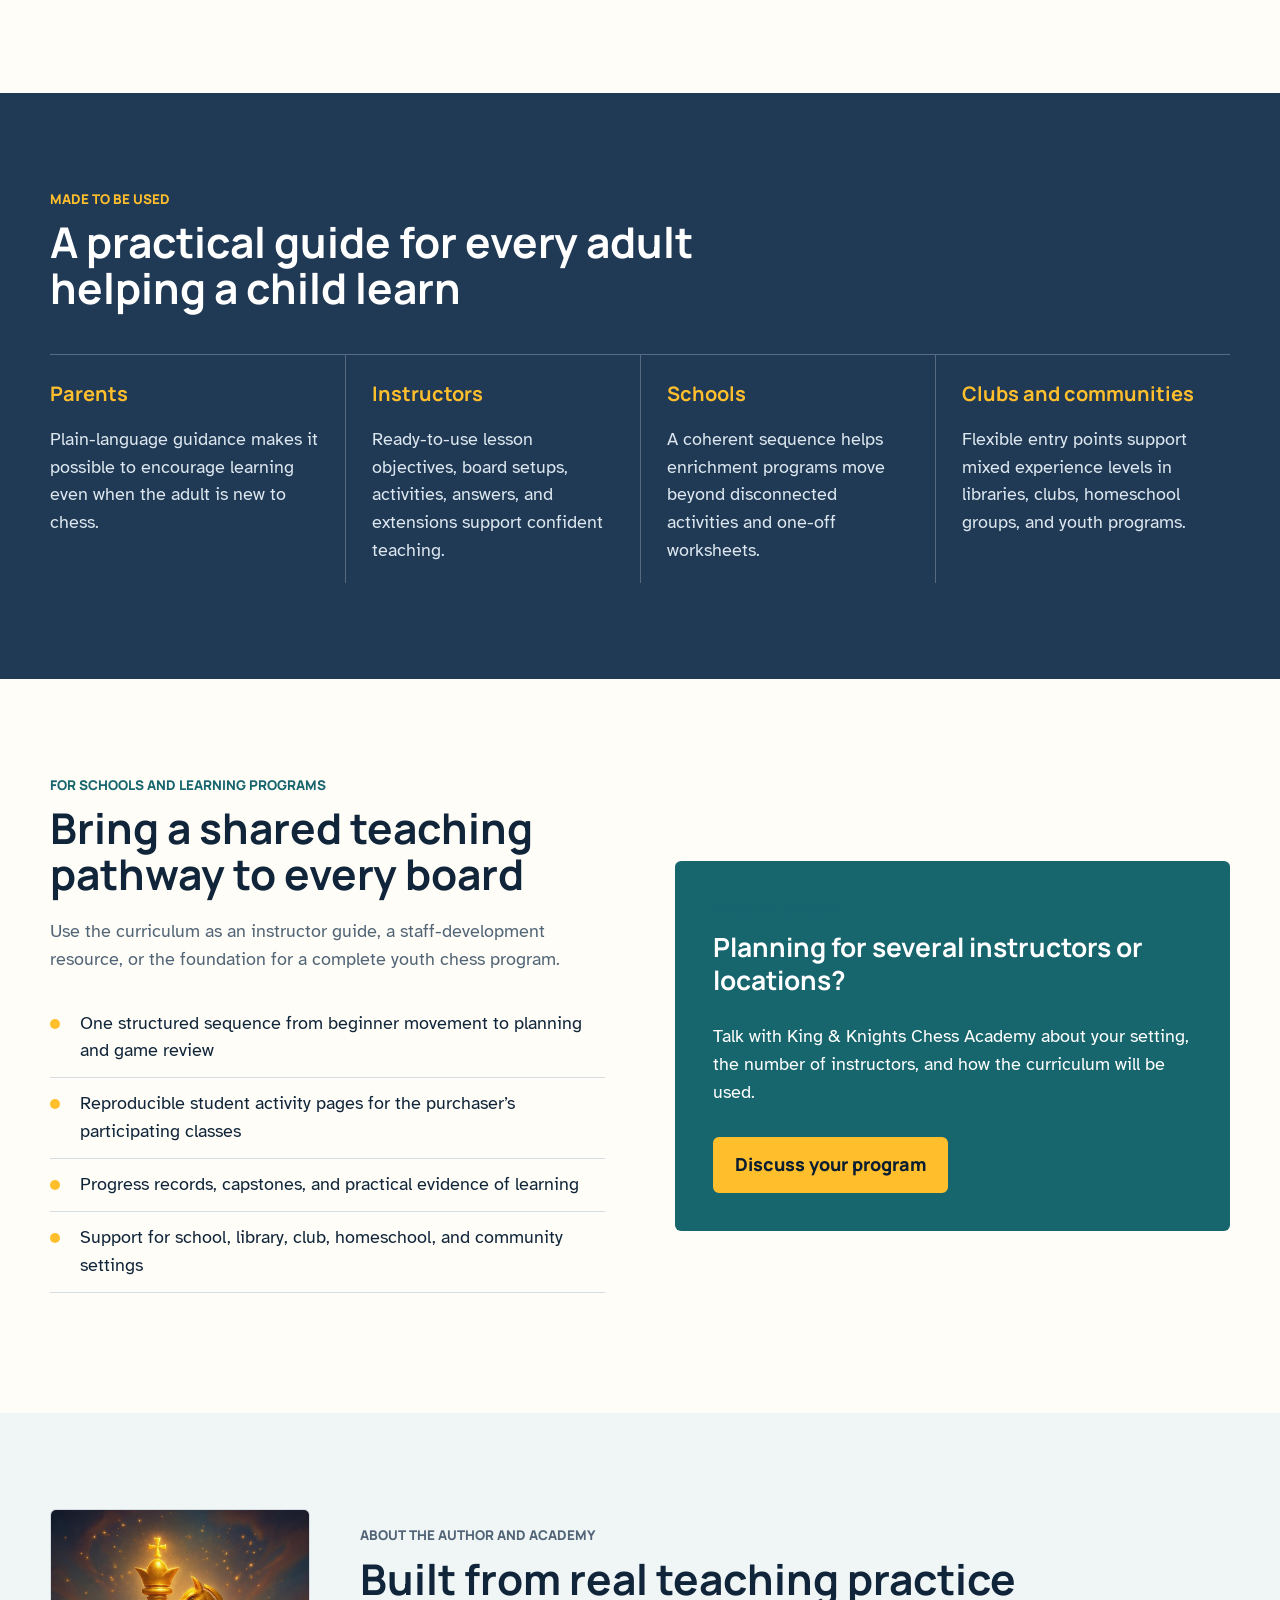
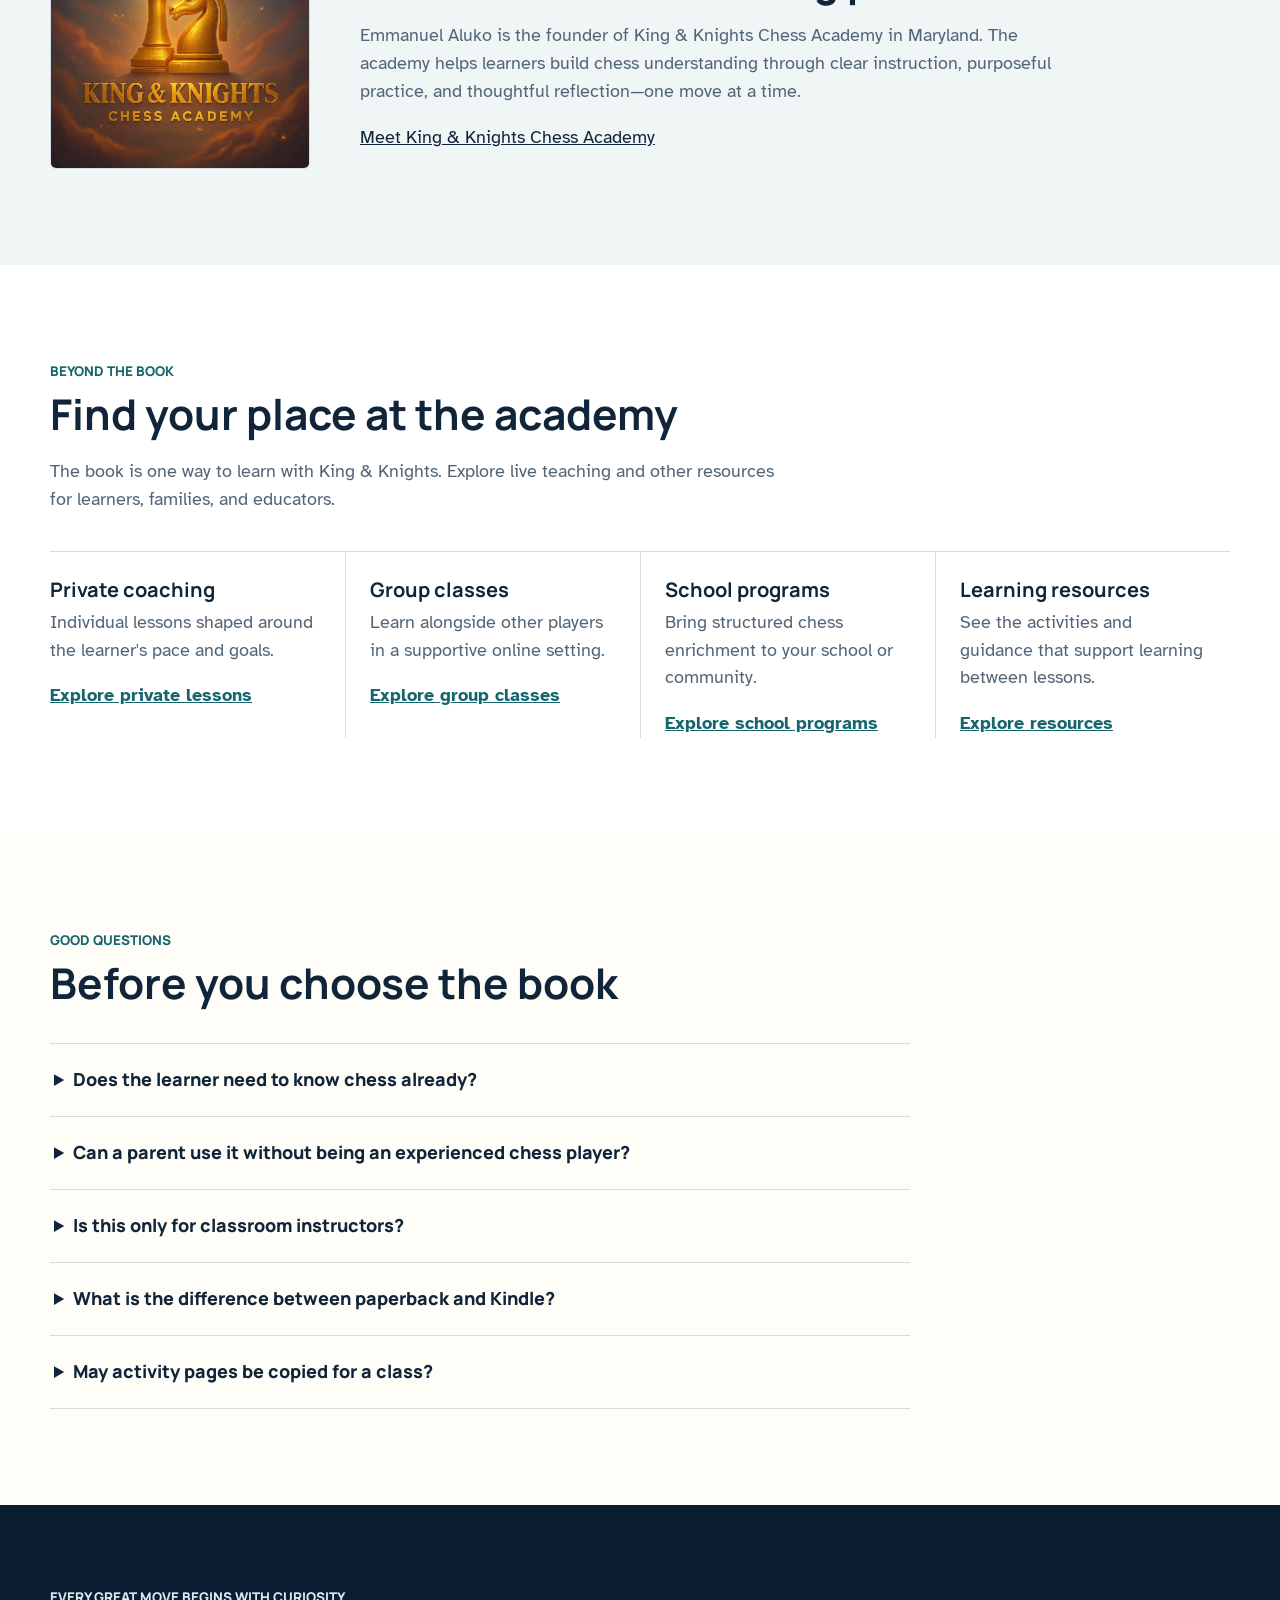
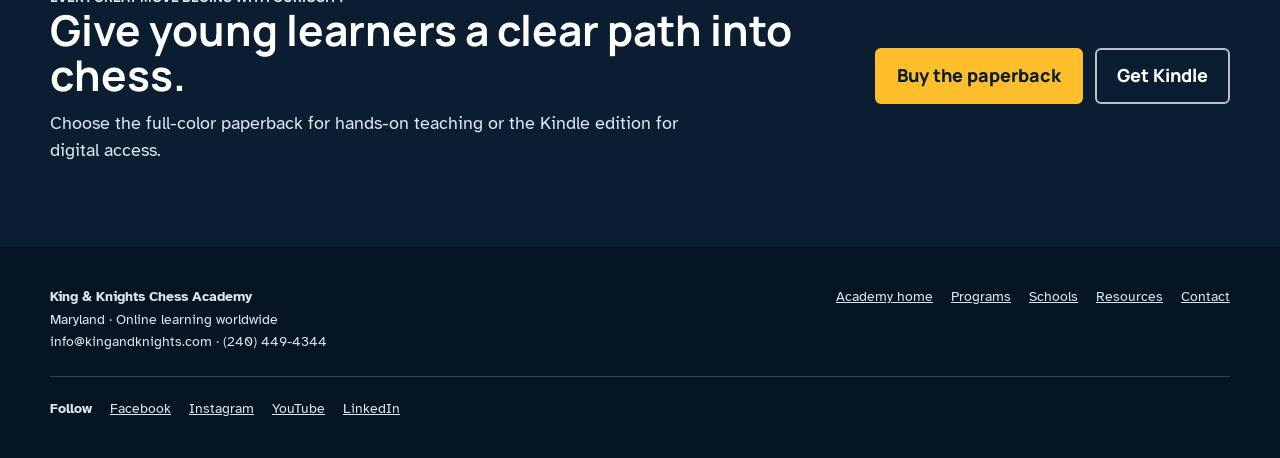
==== commit 0e0e6f20: "Add academy social links to book page" ====
--- a/book/index.html
+++ b/book/index.html
@@ -248,6 +248,8 @@
     .footer-grid { display: flex; align-items: flex-start; justify-content: space-between; gap: 28px; }
     .footer-links { display: flex; flex-wrap: wrap; gap: 18px; }
     .footer-links a:hover, .footer-links a:focus-visible { color: var(--gold); }
+    .footer-social { display: flex; flex-wrap: wrap; align-items: center; gap: 12px 18px; margin-top: 24px; padding-top: 20px; border-top: 1px solid #334653; }
+    .footer-social a:hover, .footer-social a:focus-visible { color: var(--gold); }
 
     :focus-visible { outline: 3px solid var(--gold); outline-offset: 3px; }
 
@@ -413,7 +415,7 @@
           <p class="kicker">Program orders</p>
           <h3>Planning for several instructors or locations?</h3>
           <p>Talk with King &amp; Knights Chess Academy about your setting, the number of instructors, and how the curriculum will be used.</p>
-          <a class="button" href="../contact.html">Discuss your program</a>
+          <a class="button" href="../contact.html#other-enquiries">Discuss your program</a>
         </aside>
       </div>
     </section>
@@ -478,6 +480,7 @@
       <div><strong>King &amp; Knights Chess Academy</strong><br>Maryland · Online learning worldwide<br>info@kingandknights.com · (240) 449-4344</div>
       <div class="footer-links"><a href="../index.html">Academy home</a><a href="../services.html">Programs</a><a href="../schools.html">Schools</a><a href="../resources.html">Resources</a><a href="../contact.html">Contact</a></div>
     </div>
+    <div class="shell footer-social" aria-label="Follow the academy"><strong>Follow</strong><a href="https://www.facebook.com/profile.php?id=61564719689266" target="_blank" rel="noopener noreferrer">Facebook</a><a href="https://www.instagram.com/kingandknightsca/" target="_blank" rel="noopener noreferrer">Instagram</a><a href="https://www.youtube.com/@KingAndKnightsCA" target="_blank" rel="noopener noreferrer">YouTube</a><a href="https://www.linkedin.com/company/king-and-knights-chess-academy/" target="_blank" rel="noopener noreferrer">LinkedIn</a></div>
   </footer>
 </body>
 </html>
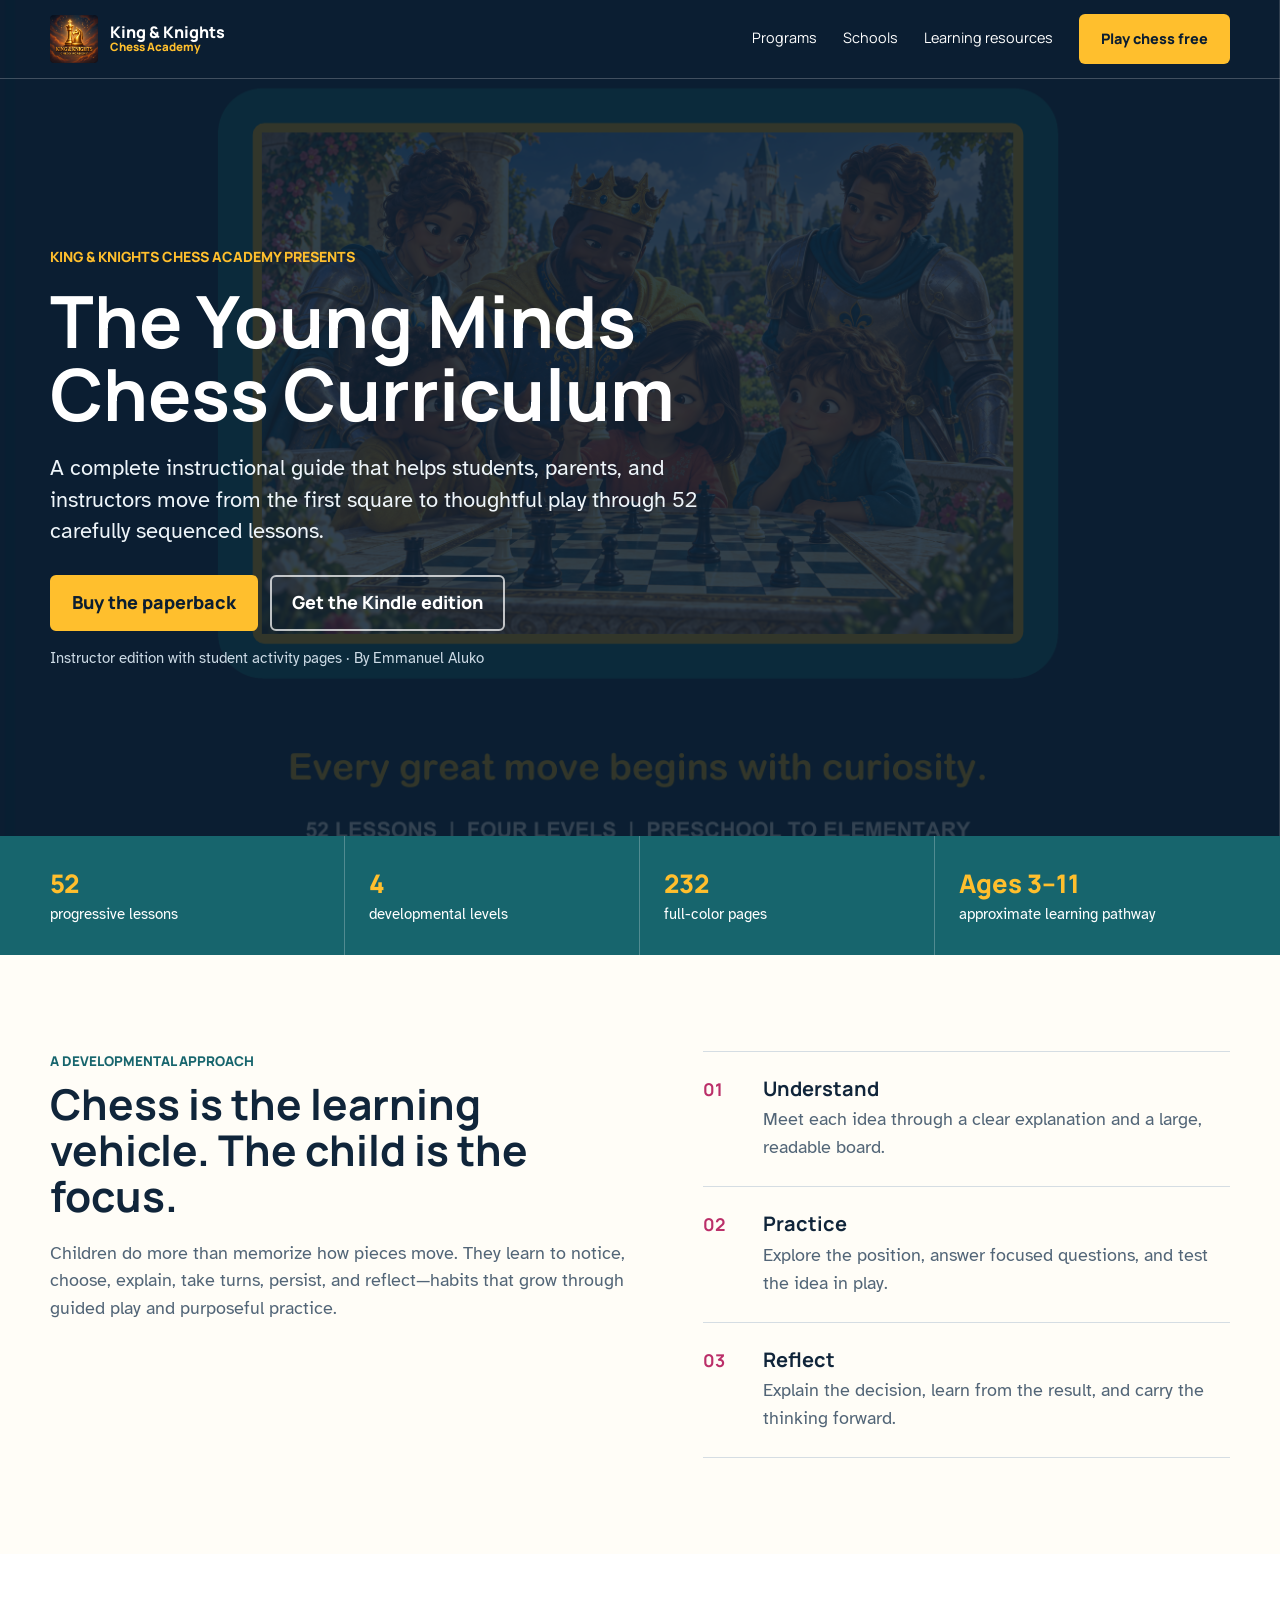
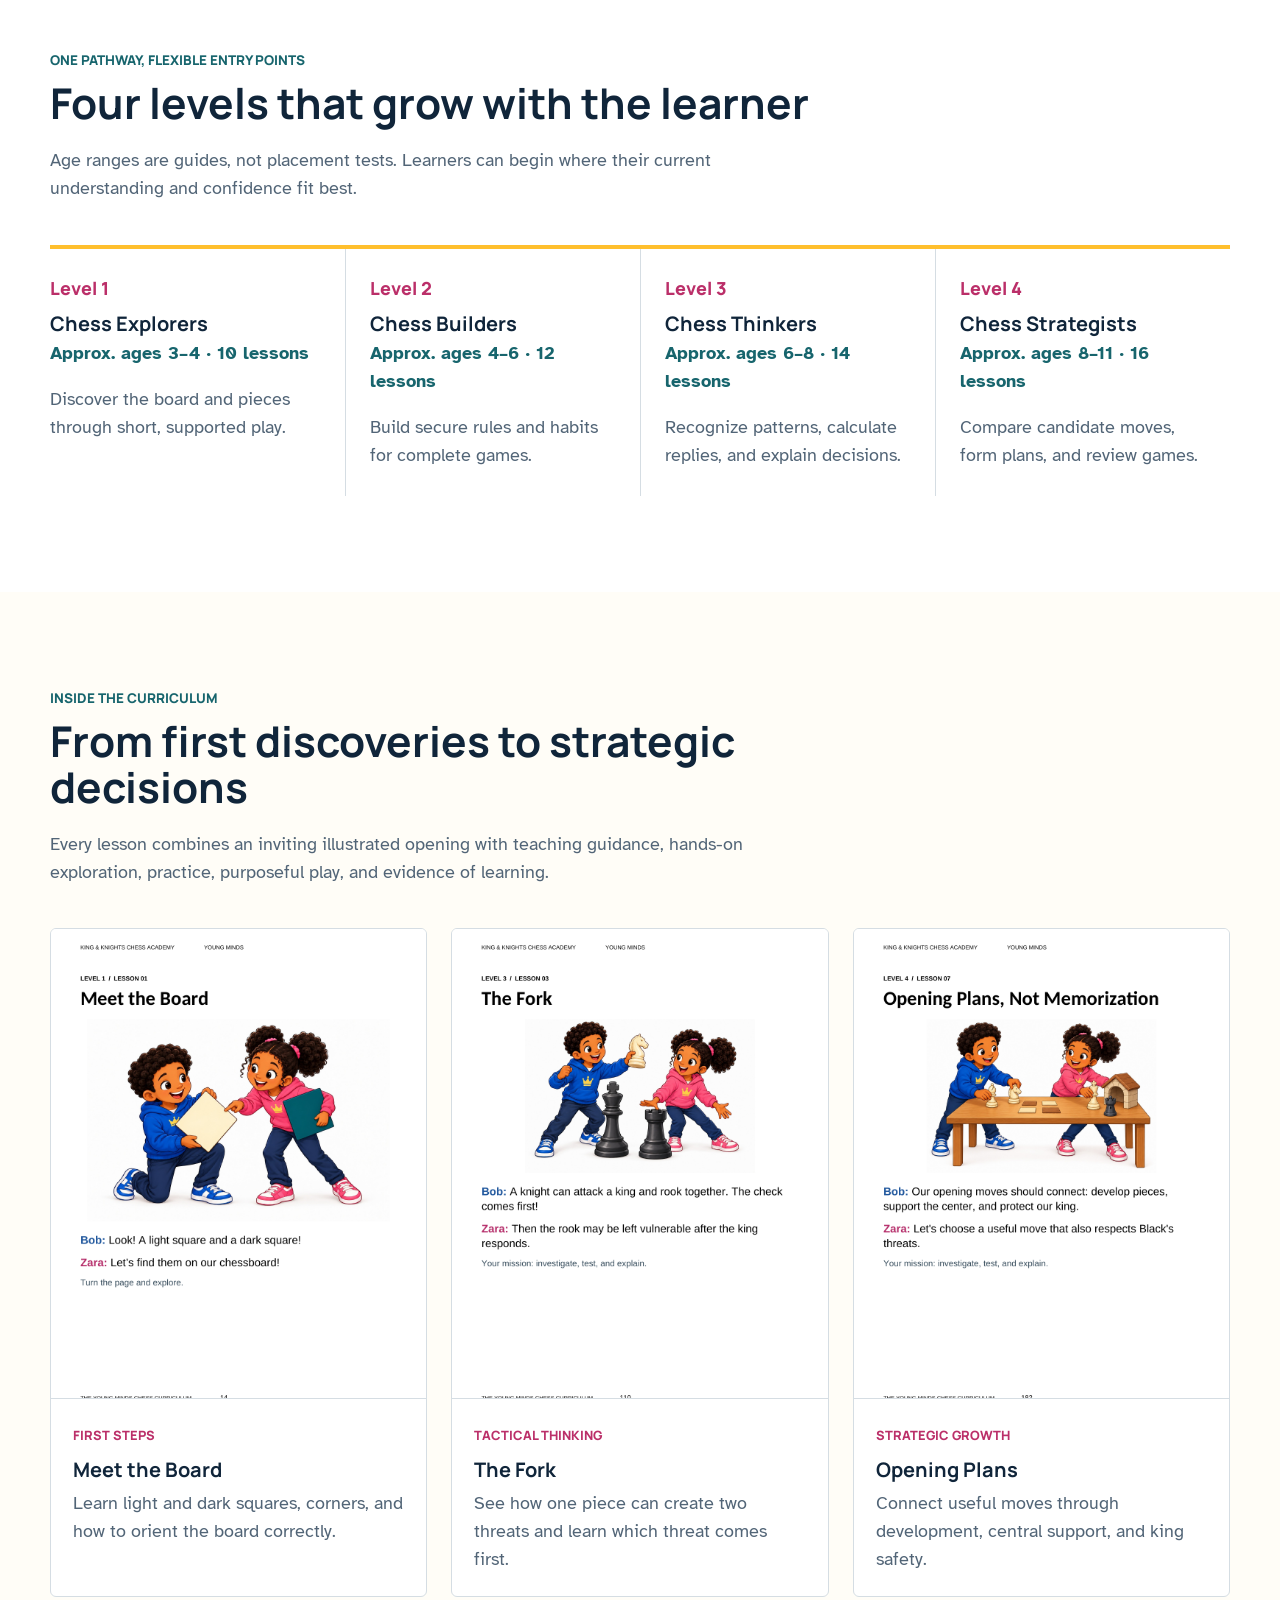
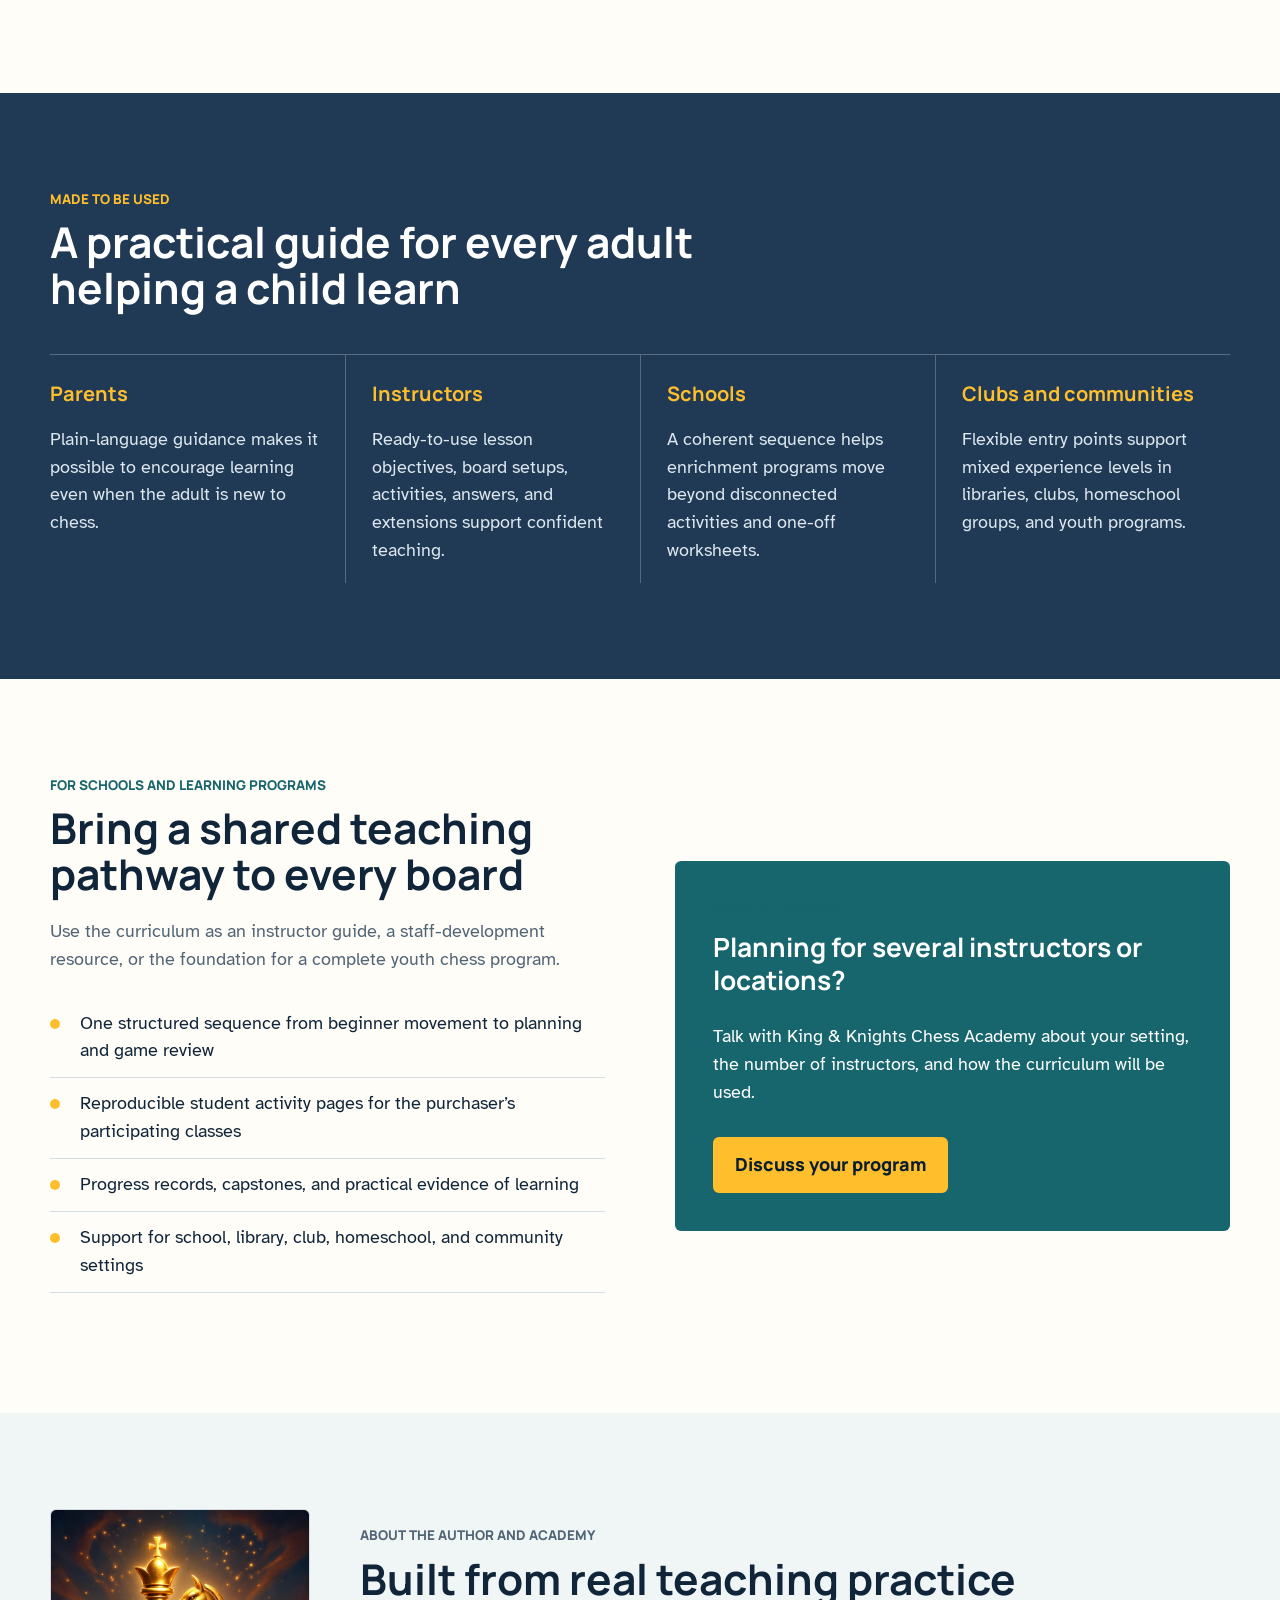
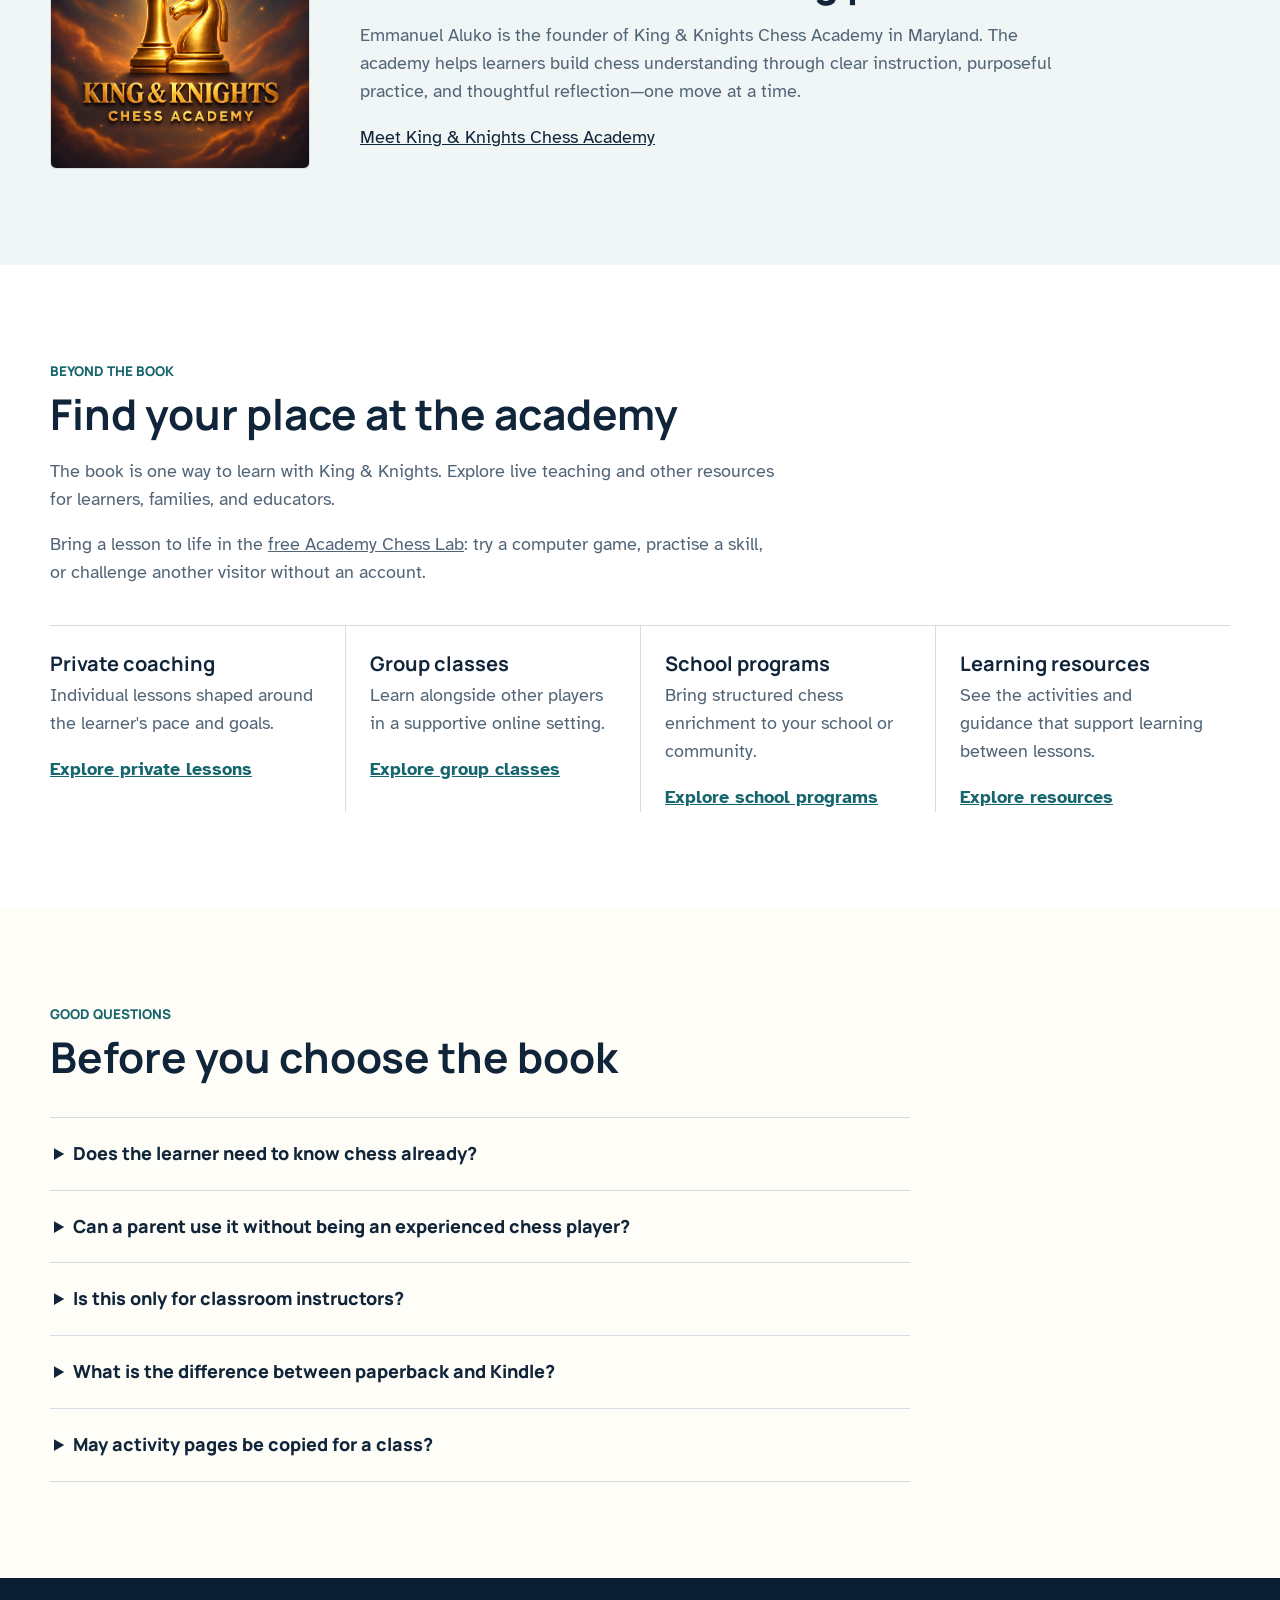
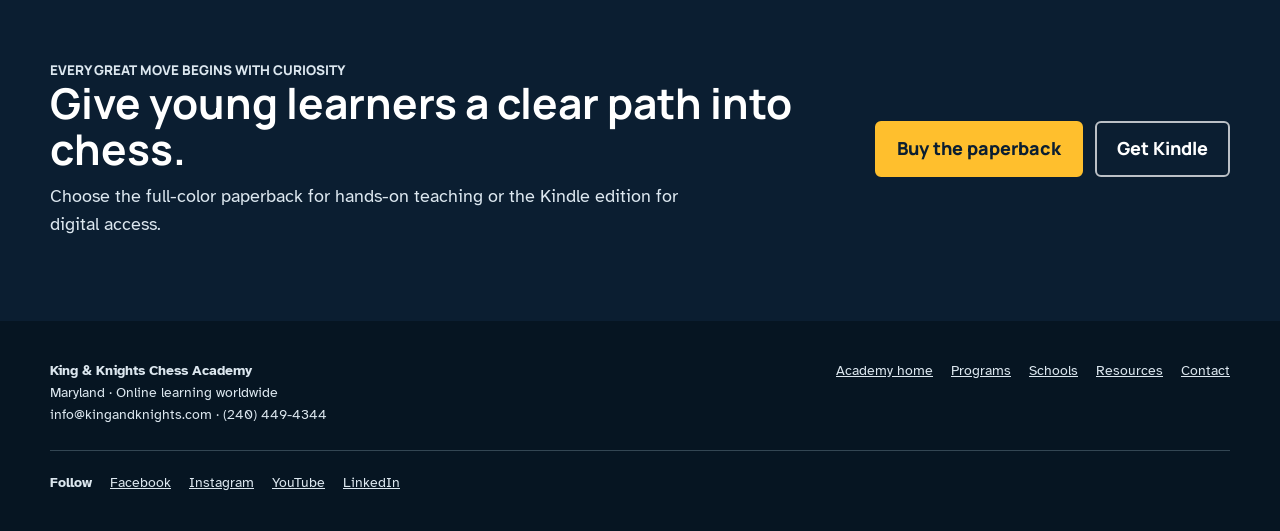
==== commit d3aa8cc5: "Invite visitors to free Chess Lab across site" ====
--- a/book/index.html
+++ b/book/index.html
@@ -311,7 +311,7 @@
         <a href="../services.html">Programs</a>
         <a href="../schools.html">Schools</a>
         <a href="../resources.html">Learning resources</a>
-        <a class="button" href="../index.html">Explore academy</a>
+        <a class="button" href="../chess-lab/">Play chess free</a>
       </nav>
     </div>
   </header>
@@ -437,6 +437,7 @@
         <p class="kicker">Beyond the book</p>
         <h2 id="pathways-title">Find your place at the academy</h2>
         <p class="section-intro">The book is one way to learn with King &amp; Knights. Explore live teaching and other resources for learners, families, and educators.</p>
+        <p class="section-intro">Bring a lesson to life in the <a href="../chess-lab/">free Academy Chess Lab</a>: try a computer game, practise a skill, or challenge another visitor without an account.</p>
         <div class="pathway-grid">
           <div class="pathway"><h3>Private coaching</h3><p>Individual lessons shaped around the learner's pace and goals.</p><a href="../services.html#private">Explore private lessons</a></div>
           <div class="pathway"><h3>Group classes</h3><p>Learn alongside other players in a supportive online setting.</p><a href="../services.html#groups">Explore group classes</a></div>
